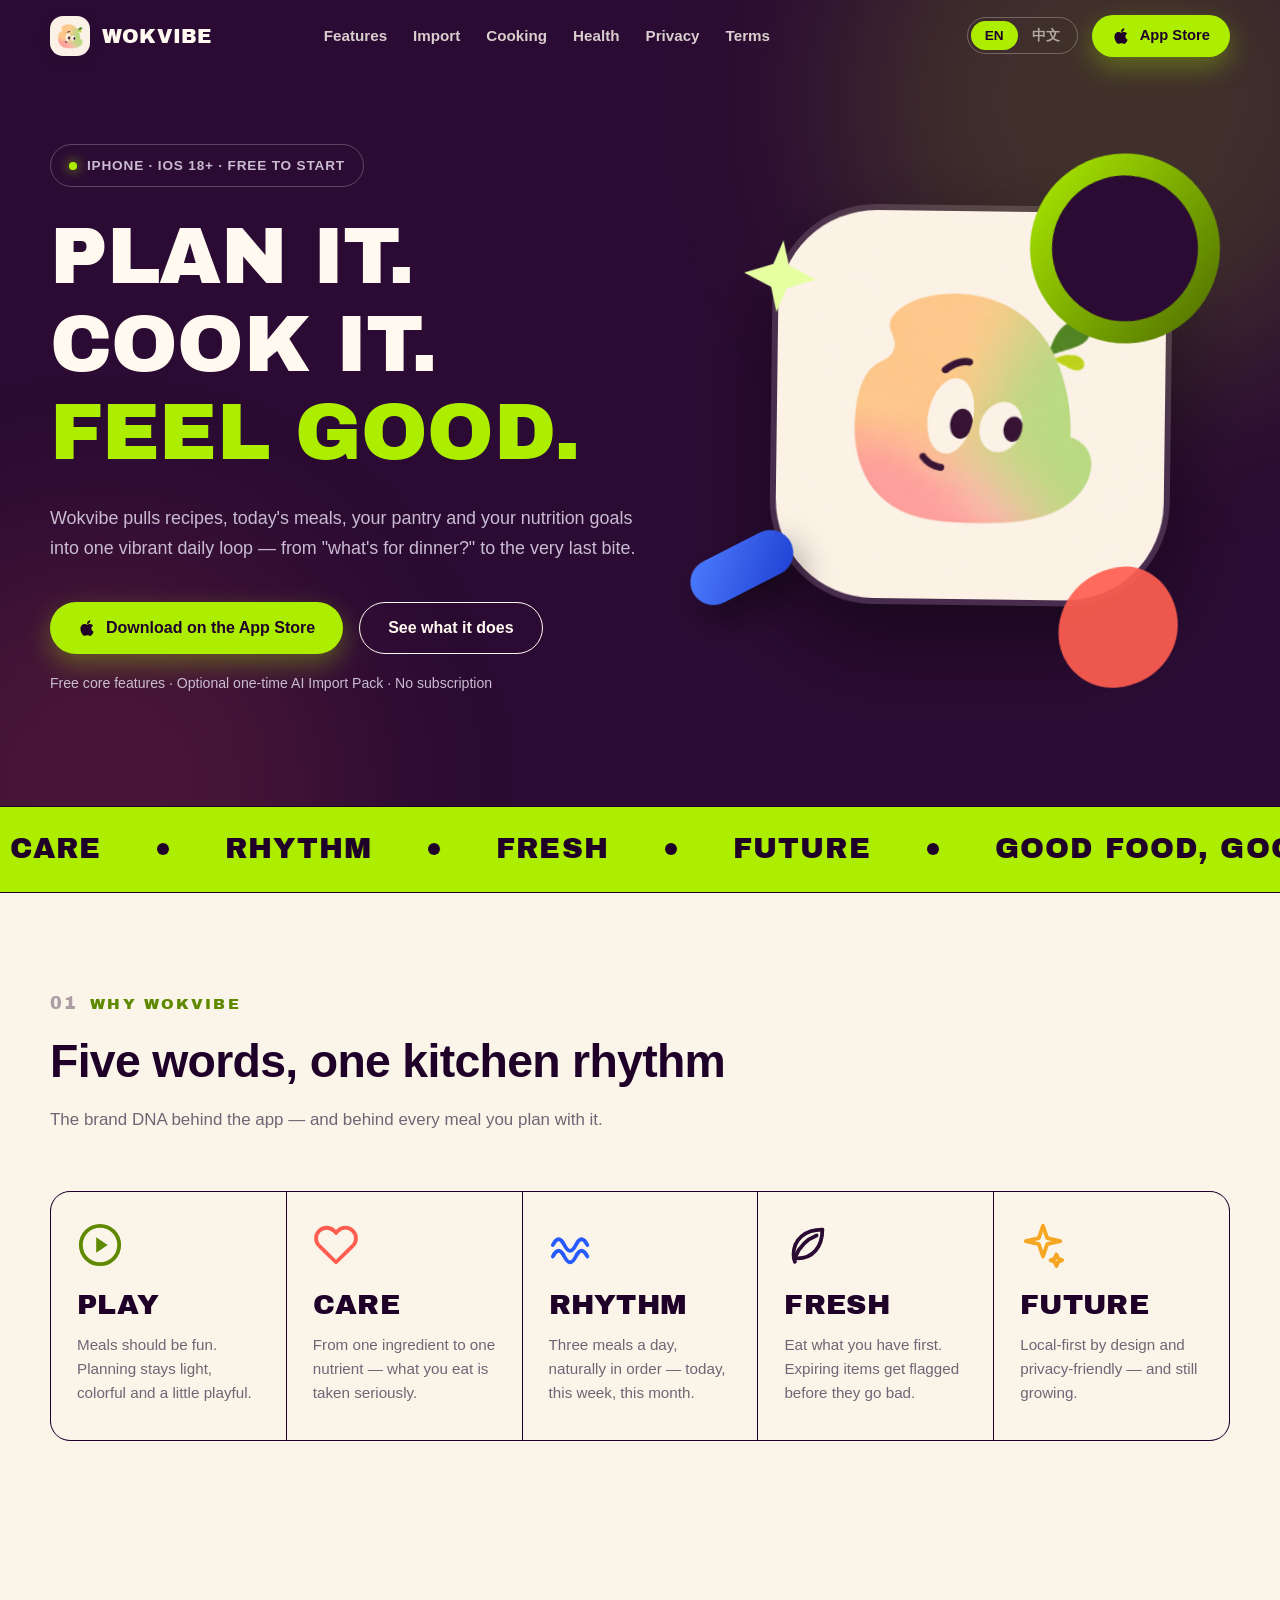
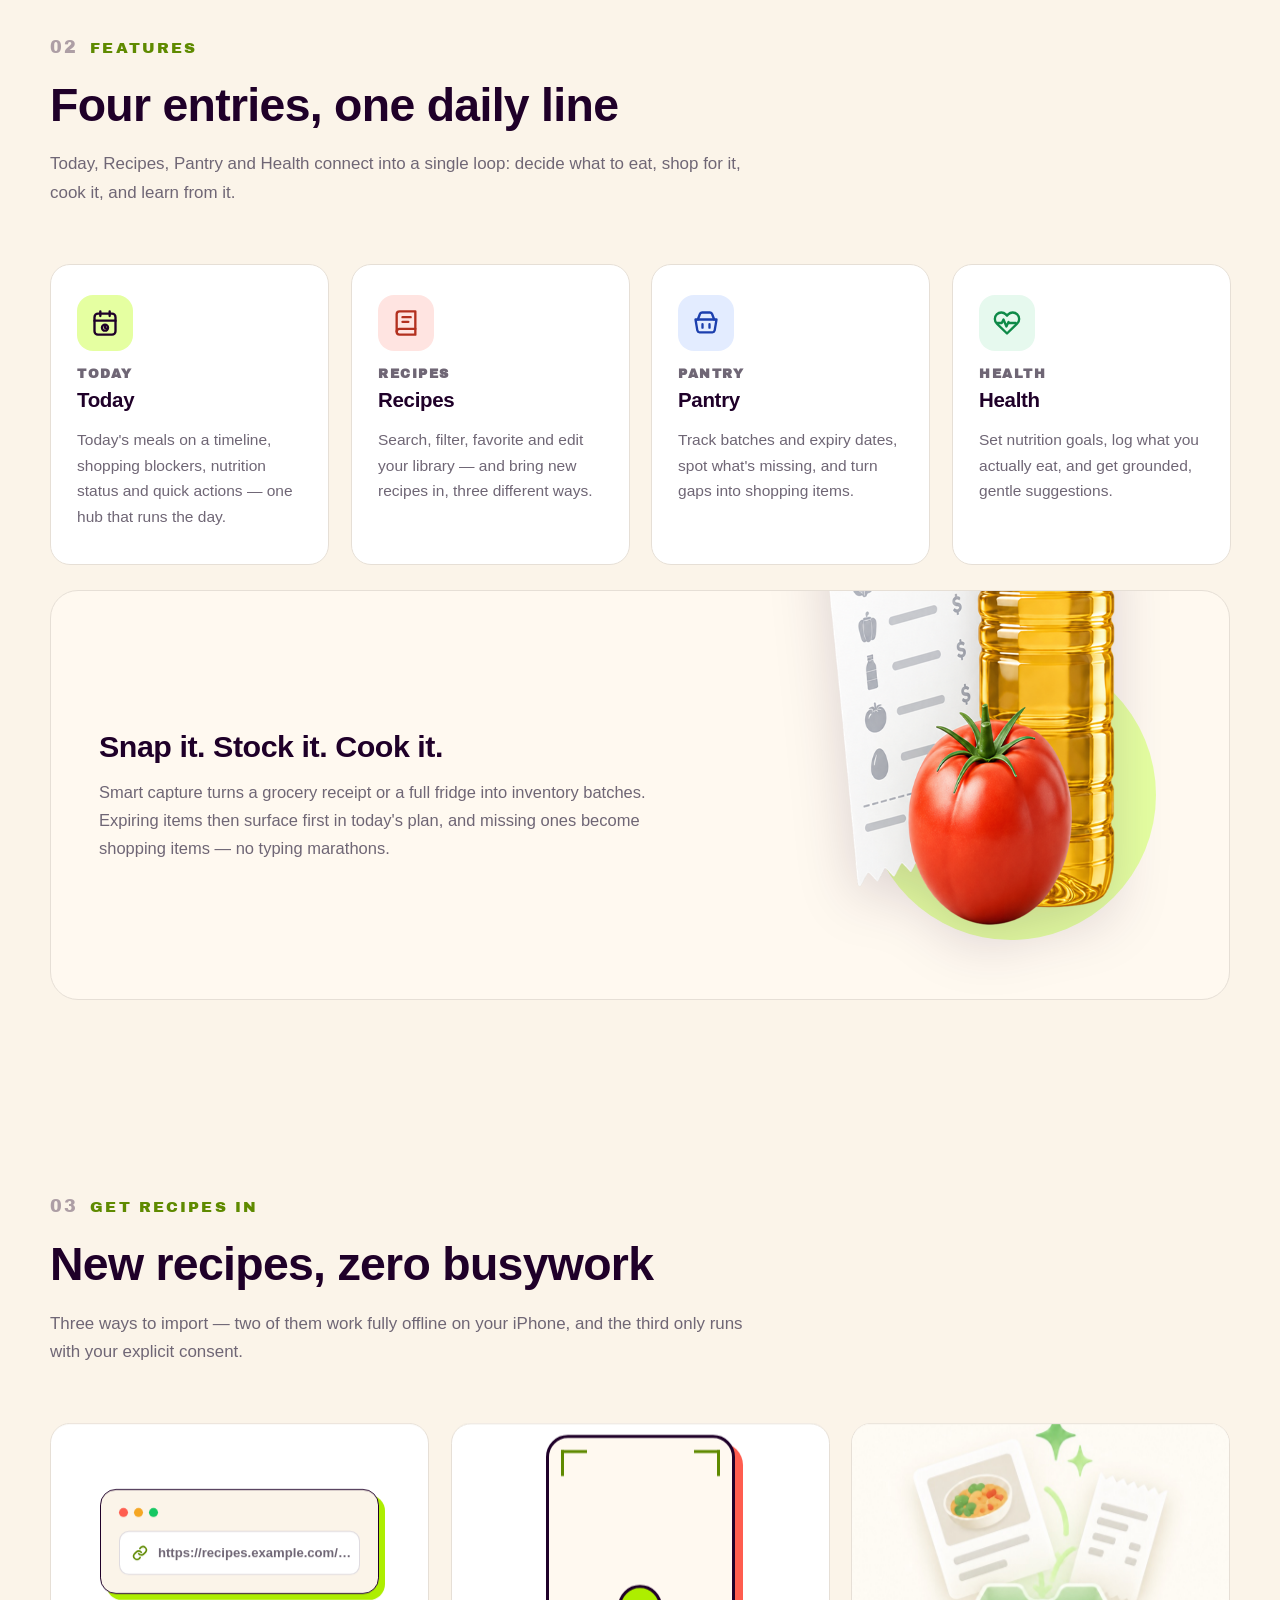
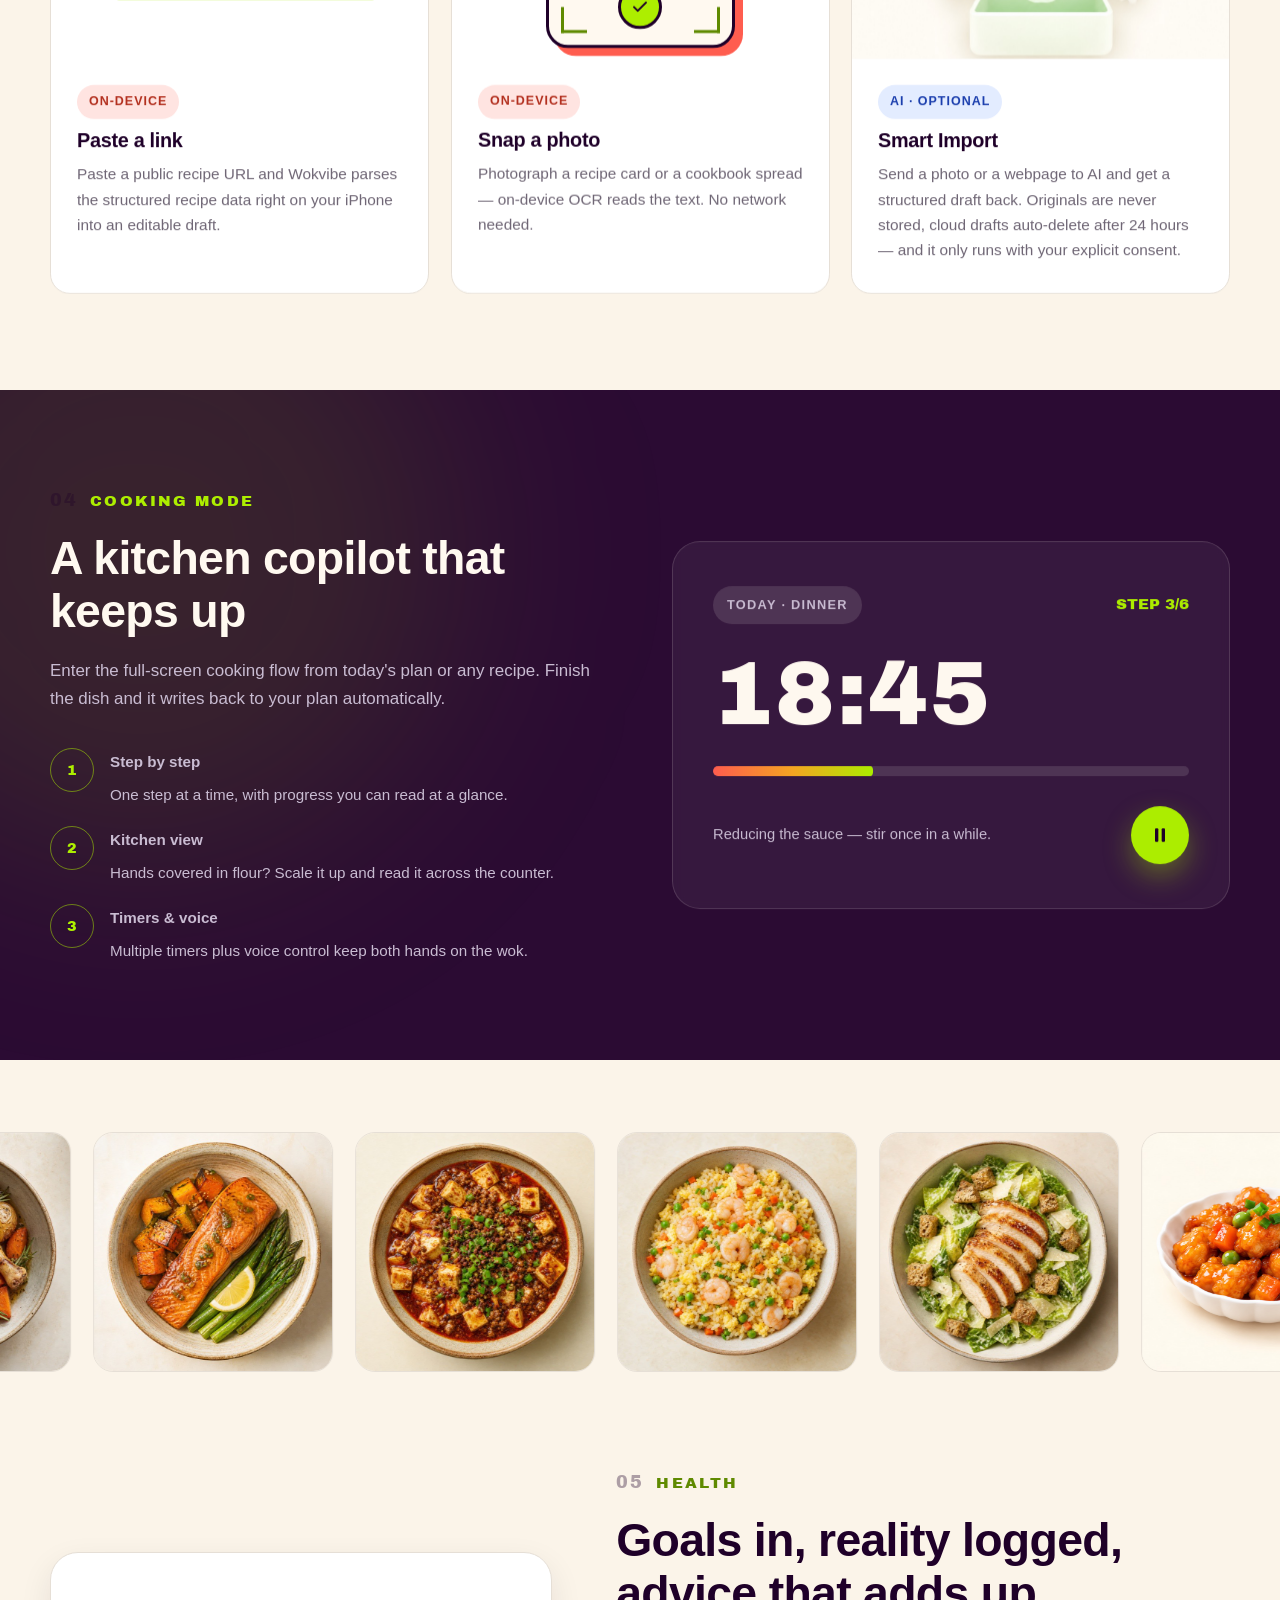
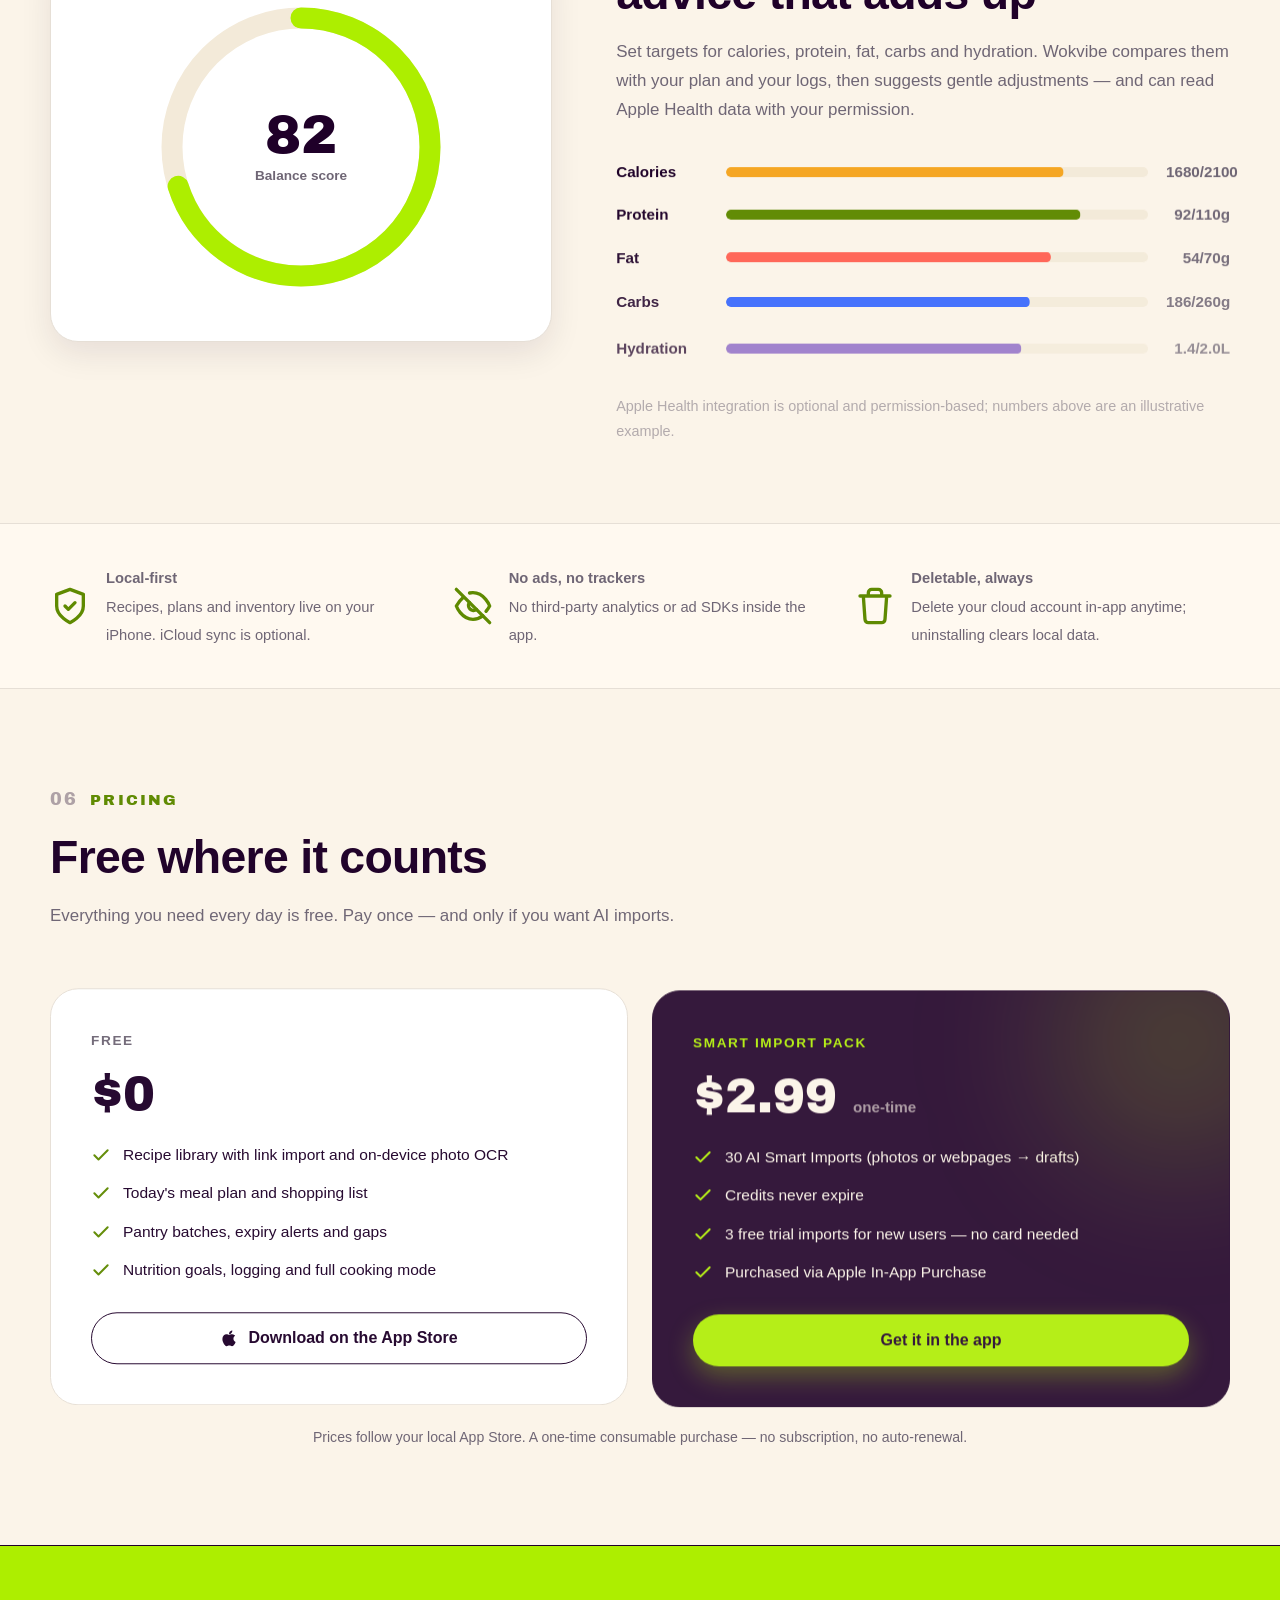
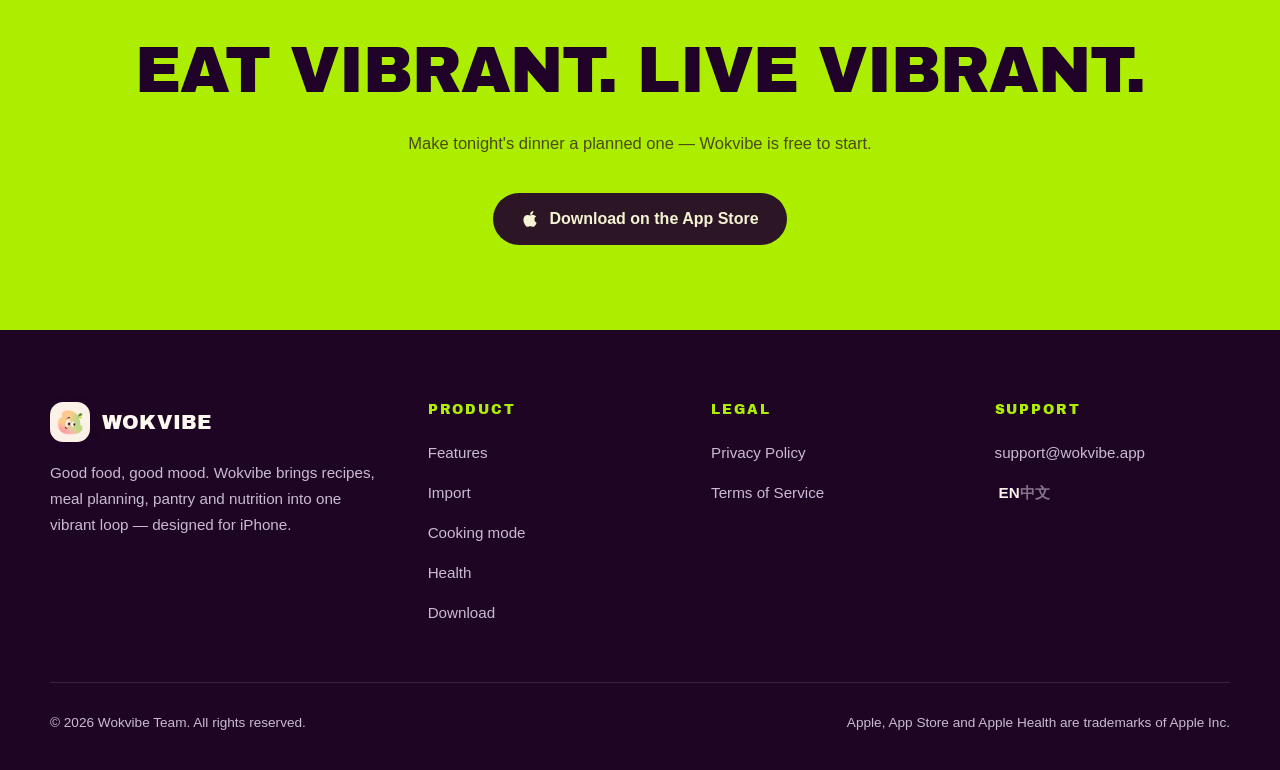
==== index.html @ 28c1bf2b "Initial commit: Wokvibe product site (index, privacy, terms)" ====
<!DOCTYPE html>
<html lang="en"
  data-title-en="Wokvibe — Plan it. Cook it. Feel good."
  data-title-zh="Wokvibe — 安排好，做出来，吃出好心情。"
  data-desc-en="Wokvibe is an iPhone app that brings recipes, meal planning, pantry and nutrition into one vibrant daily loop. Free to start, iOS 18+."
  data-desc-zh="Wokvibe 把食谱、餐食计划、库存采购与营养记录串成一条鲜活的日常闭环。iPhone 应用，免费开始，iOS 18+。">
<head>
  <meta charset="UTF-8">
  <meta name="viewport" content="width=device-width, initial-scale=1.0">
  <title>Wokvibe — Plan it. Cook it. Feel good.</title>
  <meta name="description" content="Wokvibe is an iPhone app that brings recipes, meal planning, pantry and nutrition into one vibrant daily loop. Free to start, iOS 18+.">
  <link rel="icon" type="image/png" href="assets/img/favicon.png">
  <meta property="og:title" content="Wokvibe — Plan it. Cook it. Feel good.">
  <meta property="og:description" content="Recipes, today's meals, pantry and nutrition — one vibrant daily loop on iPhone.">
  <meta property="og:type" content="website">
  <meta property="og:image" content="assets/img/mascot.jpg">
  <link rel="stylesheet" href="assets/css/main.css?v=4">
  <script>
    /* set active language before first paint to avoid a bilingual flash */
    (function () {
      var l = null;
      try { l = localStorage.getItem("wokvibe-lang"); } catch (e) {}
      if (l !== "en" && l !== "zh") {
        l = ((navigator.languages && navigator.languages[0]) || navigator.language || "")
          .toLowerCase().indexOf("zh") === 0 ? "zh" : "en";
      }
      document.documentElement.setAttribute("data-lang", l);
    })();
  </script>
</head>
<body>
  <a class="skip-link" href="#main"><span class="lang-en">Skip to content</span><span class="lang-zh">跳到正文</span></a>

  <header class="site-header on-dark">
    <div class="container header-inner">
      <a class="brand" href="index.html" aria-label="Wokvibe home">
        <span class="brand-badge"><img src="assets/img/favicon.png" alt="Wokvibe mascot" width="40" height="40"></span>
        <span>WOKVIBE</span>
      </a>
      <nav class="main-nav" aria-label="Primary">
        <a href="#features"><span class="lang-en">Features</span><span class="lang-zh">功能</span></a>
        <a href="#import"><span class="lang-en">Import</span><span class="lang-zh">导入</span></a>
        <a href="#cooking"><span class="lang-en">Cooking</span><span class="lang-zh">烹饪</span></a>
        <a href="#health"><span class="lang-en">Health</span><span class="lang-zh">健康</span></a>
        <a href="privacy.html"><span class="lang-en">Privacy</span><span class="lang-zh">隐私</span></a>
        <a href="terms.html"><span class="lang-en">Terms</span><span class="lang-zh">条款</span></a>
      </nav>
      <div class="header-actions">
        <div class="lang-toggle" role="group" aria-label="Language / 语言">
          <button type="button" data-set-lang="en" aria-pressed="false">EN</button>
          <button type="button" data-set-lang="zh" aria-pressed="false">中文</button>
        </div>
        <!-- TODO: replace href="#" with the real App Store URL before launch -->
        <a class="btn btn-lime btn-sm" href="#download">
          <svg class="btn-icon" viewBox="0 0 384 512" fill="currentColor" aria-hidden="true"><path d="M318.7 268.7c-.2-36.7 16.4-64.4 50-84.8-18.8-26.9-47.2-41.7-84.7-44.6-35.5-2.8-74.3 20.7-88.5 20.7-15 0-49.4-19.7-76.4-19.7C63.3 141.2 4 184.8 4 273.5q0 39.3 14.4 81.2c12.8 36.7 59 126.7 107.2 125.2 25.2-.6 43-17.9 75.8-17.9 31.8 0 48.3 17.9 76.4 17.9 48.6-.7 90.4-82.5 102.6-119.3-65.2-30.7-61.7-90-61.7-91.9zm-56.6-164.2c27.3-32.4 24.8-61.9 24-72.5-24.1 1.4-52 16.4-67.9 34.9-17.5 19.8-27.8 44.3-25.6 71.9 26.1 2 49.9-11.4 69.5-34.3z"/></svg>
          <span class="lang-en">App Store</span><span class="lang-zh">App Store</span>
        </a>
      </div>
    </div>
  </header>

  <main id="main">
    <!-- ================= HERO ================= -->
    <section class="hero">
      <div class="container hero-grid">
        <div>
          <p class="hero-eyebrow" data-hero-seq><span class="dot"></span>
            <span class="lang-en">iPhone · iOS 18+ · Free to start</span>
            <span class="lang-zh">iPhone · iOS 18+ · 免费开始</span>
          </p>
          <h1 class="hero-title">
            <span class="hero-line"><span class="lang-en">Plan it.</span><span class="lang-zh">安排好。</span></span>
            <span class="hero-line"><span class="lang-en">Cook it.</span><span class="lang-zh">做出来。</span></span>
            <span class="hero-line"><span class="lang-en"><span class="accent">Feel good.</span></span><span class="lang-zh"><span class="accent">吃出好心情。</span></span></span>
          </h1>
          <p class="hero-sub" data-hero-seq>
            <span class="lang-en">Wokvibe pulls recipes, today's meals, your pantry and your nutrition goals into one vibrant daily loop — from "what's for dinner?" to the very last bite.</span>
            <span class="lang-zh">Wokvibe 把食谱、今日餐食、库存采购和营养目标串成一条鲜活的日常闭环——从「今晚吃什么」，到安心吃下最后一口。</span>
          </p>
          <div class="hero-cta" data-hero-seq>
            <!-- TODO: replace href="#" with the real App Store URL before launch -->
            <a class="btn btn-lime" href="#download">
              <svg class="btn-icon" viewBox="0 0 384 512" fill="currentColor" aria-hidden="true"><path d="M318.7 268.7c-.2-36.7 16.4-64.4 50-84.8-18.8-26.9-47.2-41.7-84.7-44.6-35.5-2.8-74.3 20.7-88.5 20.7-15 0-49.4-19.7-76.4-19.7C63.3 141.2 4 184.8 4 273.5q0 39.3 14.4 81.2c12.8 36.7 59 126.7 107.2 125.2 25.2-.6 43-17.9 75.8-17.9 31.8 0 48.3 17.9 76.4 17.9 48.6-.7 90.4-82.5 102.6-119.3-65.2-30.7-61.7-90-61.7-91.9zm-56.6-164.2c27.3-32.4 24.8-61.9 24-72.5-24.1 1.4-52 16.4-67.9 34.9-17.5 19.8-27.8 44.3-25.6 71.9 26.1 2 49.9-11.4 69.5-34.3z"/></svg>
              <span class="lang-en">Download on the App Store</span><span class="lang-zh">App Store 下载</span>
            </a>
            <a class="btn btn-ghost" href="#features">
              <span class="lang-en">See what it does</span><span class="lang-zh">看看它能做什么</span>
            </a>
          </div>
          <p class="hero-note" data-hero-seq>
            <span class="lang-en">Free core features · Optional one-time AI Import Pack · No subscription</span>
            <span class="lang-zh">核心功能免费 · AI 导入包为可选一次性内购 · 无订阅</span>
          </p>
        </div>

        <div class="hero-stage" aria-hidden="true">
          <div class="mascot-card" data-parallax="-8">
            <img src="assets/img/mascot.jpg" alt="" width="800" height="800">
          </div>
          <svg class="shape shape-star" width="72" height="72" viewBox="0 0 24 24" fill="currentColor"><path d="M12 0l2.6 8.2L24 12l-9.4 3.8L12 24l-2.6-8.2L0 12l9.4-3.8z"/></svg>
          <div class="shape shape-ring"></div>
          <div class="shape shape-capsule"></div>
          <div class="shape shape-coral"></div>
        </div>
      </div>
    </section>

    <!-- ================= BRAND DNA MARQUEE ================= -->
    <div class="marquee" aria-hidden="true">
      <div class="marquee-track">
        <div class="marquee-item">
          <span>PLAY</span><i class="sep"></i><span>CARE</span><i class="sep"></i><span>RHYTHM</span><i class="sep"></i><span>FRESH</span><i class="sep"></i><span>FUTURE</span><i class="sep"></i><span>GOOD FOOD, GOOD MOOD</span><i class="sep"></i>
        </div>
        <div class="marquee-item">
          <span>PLAY</span><i class="sep"></i><span>CARE</span><i class="sep"></i><span>RHYTHM</span><i class="sep"></i><span>FRESH</span><i class="sep"></i><span>FUTURE</span><i class="sep"></i><span>GOOD FOOD, GOOD MOOD</span><i class="sep"></i>
        </div>
      </div>
    </div>

    <!-- ================= DNA ================= -->
    <section class="section" id="dna">
      <div class="container">
        <div class="section-head" data-reveal>
          <p class="eyebrow"><span class="num">01</span><span class="lang-en">Why Wokvibe</span><span class="lang-zh">为什么是 Wokvibe</span></p>
          <h2 class="section-title">
            <span class="lang-en">Five words, one kitchen rhythm</span>
            <span class="lang-zh">五个词，一套厨房节奏</span>
          </h2>
          <p class="section-lead">
            <span class="lang-en">The brand DNA behind the app — and behind every meal you plan with it.</span>
            <span class="lang-zh">这是 Wokvibe 的品牌基因，也是你用它安排的每一顿饭。</span>
          </p>
        </div>

        <div class="dna-grid" data-reveal>
          <div class="dna-tile">
            <svg class="glyph" viewBox="0 0 24 24" fill="none" stroke="currentColor" stroke-width="2" stroke-linecap="round" stroke-linejoin="round" aria-hidden="true"><circle cx="12" cy="12" r="10"/><polygon points="10 8 16 12 10 16 10 8" fill="currentColor" stroke="none"/></svg>
            <div>
              <div class="word"><span class="lang-en">PLAY</span><span class="lang-zh">玩心<small>PLAY</small></span></div>
              <p><span class="lang-en">Meals should be fun. Planning stays light, colorful and a little playful.</span><span class="lang-zh">每一餐都该有点好玩的仪式感——计划保持轻盈、有趣、有色彩。</span></p>
            </div>
          </div>
          <div class="dna-tile">
            <svg class="glyph" viewBox="0 0 24 24" fill="none" stroke="currentColor" stroke-width="2" stroke-linecap="round" stroke-linejoin="round" aria-hidden="true"><path d="M20.8 4.6a5.5 5.5 0 0 0-7.8 0L12 5.7l-1-1.1a5.5 5.5 0 0 0-7.8 7.8l1 1L12 21l7.8-7.6 1-1a5.5 5.5 0 0 0 0-7.8z"/></svg>
            <div>
              <div class="word"><span class="lang-en">CARE</span><span class="lang-zh">用心<small>CARE</small></span></div>
              <p><span class="lang-en">From one ingredient to one nutrient — what you eat is taken seriously.</span><span class="lang-zh">从一种食材到一项营养素，你吃进去的都被认真对待。</span></p>
            </div>
          </div>
          <div class="dna-tile">
            <svg class="glyph" viewBox="0 0 24 24" fill="none" stroke="currentColor" stroke-width="2" stroke-linecap="round" stroke-linejoin="round" aria-hidden="true"><path d="M2 12c2-4 4-4 6 0s4 4 6 0 4-4 6 0"/><path d="M2 18c2-4 4-4 6 0s4 4 6 0 4-4 6 0"/></svg>
            <div>
              <div class="word"><span class="lang-en">RHYTHM</span><span class="lang-zh">节奏<small>RHYTHM</small></span></div>
              <p><span class="lang-en">Three meals a day, naturally in order — today, this week, this month.</span><span class="lang-zh">一日三餐，自然成序——今天、这一周、这个月。</span></p>
            </div>
          </div>
          <div class="dna-tile">
            <svg class="glyph" viewBox="0 0 24 24" fill="none" stroke="currentColor" stroke-width="2" stroke-linecap="round" stroke-linejoin="round" aria-hidden="true"><path d="M20 4c-9 0-15 5-15 13 0 1.5.3 2.7.7 3.7"/><path d="M20 4c0 9-5 15-13 15"/><path d="M6 18c2-5 6-9 11-11"/></svg>
            <div>
              <div class="word"><span class="lang-en">FRESH</span><span class="lang-zh">新鲜<small>FRESH</small></span></div>
              <p><span class="lang-en">Eat what you have first. Expiring items get flagged before they go bad.</span><span class="lang-zh">先吃库存里的，临期的提前提醒，不让食材白白过期。</span></p>
            </div>
          </div>
          <div class="dna-tile">
            <svg class="glyph" viewBox="0 0 24 24" fill="none" stroke="currentColor" stroke-width="2" stroke-linecap="round" stroke-linejoin="round" aria-hidden="true"><path d="M12 2l2.2 6.4L21 10l-6.8 1.6L12 18l-2.2-6.4L3 10l6.8-1.6z"/><path d="M19 17l.9 2.1L22 20l-2.1.9L19 23l-.9-2.1L16 20l2.1-.9z"/></svg>
            <div>
              <div class="word"><span class="lang-en">FUTURE</span><span class="lang-zh">向前<small>FUTURE</small></span></div>
              <p><span class="lang-en">Local-first by design and privacy-friendly — and still growing.</span><span class="lang-zh">本地优先、隐私友好，还在持续生长。</span></p>
            </div>
          </div>
        </div>
      </div>
    </section>

    <!-- ================= FEATURES ================= -->
    <section class="section" id="features">
      <div class="container">
        <div class="section-head" data-reveal>
          <p class="eyebrow"><span class="num">02</span><span class="lang-en">Features</span><span class="lang-zh">功能</span></p>
          <h2 class="section-title">
            <span class="lang-en">Four entries, one daily line</span>
            <span class="lang-zh">四大入口，一条日常线</span>
          </h2>
          <p class="section-lead">
            <span class="lang-en">Today, Recipes, Pantry and Health connect into a single loop: decide what to eat, shop for it, cook it, and learn from it.</span>
            <span class="lang-zh">今日、食谱、库存、健康首尾相连：决定吃什么、买齐它、做出来、吃明白。</span>
          </p>
        </div>

        <div class="feature-grid">
          <article class="feature-card" data-reveal>
            <div class="icon-tile" style="background: var(--lime-soft); color: var(--ink);">
              <svg viewBox="0 0 24 24" fill="none" stroke="currentColor" stroke-width="2" stroke-linecap="round" stroke-linejoin="round" aria-hidden="true"><rect x="3" y="4" width="18" height="18" rx="3"/><path d="M16 2v4M8 2v4M3 10h18"/><circle cx="12" cy="16" r="2.6"/><path d="M12 14.6V16l1.3.8"/></svg>
            </div>
            <h3><span class="en-name">Today</span>
              <span class="lang-en">Today</span><span class="lang-zh">今日</span>
            </h3>
            <p>
              <span class="lang-en">Today's meals on a timeline, shopping blockers, nutrition status and quick actions — one hub that runs the day.</span>
              <span class="lang-zh">今日餐食时间线、采购阻塞提醒、营养状态与快捷动作——一天的开饭中枢。</span>
            </p>
          </article>

          <article class="feature-card" data-reveal>
            <div class="icon-tile" style="background: #ffe4e1; color: #b3301f;">
              <svg viewBox="0 0 24 24" fill="none" stroke="currentColor" stroke-width="2" stroke-linecap="round" stroke-linejoin="round" aria-hidden="true"><path d="M4 19.5A2.5 2.5 0 0 1 6.5 17H20"/><path d="M6.5 2H20v20H6.5A2.5 2.5 0 0 1 4 19.5v-15A2.5 2.5 0 0 1 6.5 2z"/><path d="M9 7h7M9 11h5"/></svg>
            </div>
            <h3><span class="en-name">Recipes</span>
              <span class="lang-en">Recipes</span><span class="lang-zh">食谱</span>
            </h3>
            <p>
              <span class="lang-en">Search, filter, favorite and edit your library — and bring new recipes in, three different ways.</span>
              <span class="lang-zh">搜索、筛选、收藏、编辑你的食谱库，还能用三种方式把新菜带进来。</span>
            </p>
          </article>

          <article class="feature-card" data-reveal>
            <div class="icon-tile" style="background: #e3ecff; color: #1c3fae;">
              <svg viewBox="0 0 24 24" fill="none" stroke="currentColor" stroke-width="2" stroke-linecap="round" stroke-linejoin="round" aria-hidden="true"><path d="M5 9l1.7-4.5A2 2 0 0 1 8.6 3h6.8a2 2 0 0 1 1.9 1.5L19 9"/><path d="M3 9h18l-1.6 9.5A2 2 0 0 1 17.4 20H6.6a2 2 0 0 1-2-1.5z"/><path d="M9 13v3M15 13v3"/></svg>
            </div>
            <h3><span class="en-name">Pantry</span>
              <span class="lang-en">Pantry</span><span class="lang-zh">库存</span>
            </h3>
            <p>
              <span class="lang-en">Track batches and expiry dates, spot what's missing, and turn gaps into shopping items.</span>
              <span class="lang-zh">管理批次与临期，发现缺口，一键变成采购清单。</span>
            </p>
          </article>

          <article class="feature-card" data-reveal>
            <div class="icon-tile" style="background: #e6f9ee; color: #0e8a48;">
              <svg viewBox="0 0 24 24" fill="none" stroke="currentColor" stroke-width="2" stroke-linecap="round" stroke-linejoin="round" aria-hidden="true"><path d="M20.8 4.6a5.5 5.5 0 0 0-7.8 0L12 5.7l-1-1.1a5.5 5.5 0 0 0-7.8 7.8l1 1L12 21l7.8-7.6 1-1a5.5 5.5 0 0 0 0-7.8z"/><path d="M3.5 12h4l1.5-3 2.5 6 1.8-3.9.7.9h5.5"/></svg>
            </div>
            <h3><span class="en-name">Health</span>
              <span class="lang-en">Health</span><span class="lang-zh">健康</span>
            </h3>
            <p>
              <span class="lang-en">Set nutrition goals, log what you actually eat, and get grounded, gentle suggestions.</span>
              <span class="lang-zh">设定营养目标，记录真实摄入，获得贴合实际的温和建议。</span>
            </p>
          </article>
        </div>

        <div class="banner" data-reveal>
          <div>
            <h3>
              <span class="lang-en">Snap it. Stock it. Cook it.</span>
              <span class="lang-zh">拍一下，进库存，照着做。</span>
            </h3>
            <p>
              <span class="lang-en">Smart capture turns a grocery receipt or a full fridge into inventory batches. Expiring items then surface first in today's plan, and missing ones become shopping items — no typing marathons.</span>
              <span class="lang-zh">智能识别把一张采购小票或一冰箱食材变成库存批次；临期食材会在今日计划中优先浮现，缺的则自动变成采购项——不用再手打清单。</span>
            </p>
          </div>
          <div class="banner-art" aria-hidden="true">
            <i class="art-halo"></i>
            <img class="art-capture" src="assets/img/smart-capture.png" alt="" width="600" height="600" loading="lazy">
          </div>
        </div>
      </div>
    </section>

    <!-- ================= IMPORT ================= -->
    <section class="section" id="import">
      <div class="container">
        <div class="section-head" data-reveal>
          <p class="eyebrow"><span class="num">03</span><span class="lang-en">Get recipes in</span><span class="lang-zh">食谱进来</span></p>
          <h2 class="section-title">
            <span class="lang-en">New recipes, zero busywork</span>
            <span class="lang-zh">新菜进来，不费工夫</span>
          </h2>
          <p class="section-lead">
            <span class="lang-en">Three ways to import — two of them work fully offline on your iPhone, and the third only runs with your explicit consent.</span>
            <span class="lang-zh">三种导入方式——两种完全在 iPhone 本机离线完成，第三种只在你的明确同意后运行。</span>
          </p>
        </div>

        <div class="import-grid">
          <article class="import-card" data-reveal>
            <div class="import-media">
              <div class="mock mock-link" aria-hidden="true">
                <div class="bar"><i></i><i></i><i></i></div>
                <div class="field">
                  <svg viewBox="0 0 24 24" fill="none" stroke="currentColor" stroke-width="2.4" stroke-linecap="round" aria-hidden="true"><path d="M10 13a5 5 0 0 0 7.5.5l3-3a5 5 0 0 0-7-7l-1.7 1.7"/><path d="M14 11a5 5 0 0 0-7.5-.5l-3 3a5 5 0 0 0 7 7l1.7-1.7"/></svg>
                  https://recipes.example.com/…
                </div>
              </div>
            </div>
            <div class="import-body">
              <span class="tag offline">
                <span class="lang-en">On-device</span><span class="lang-zh">本机离线</span>
              </span>
              <h3>
                <span class="lang-en">Paste a link</span><span class="lang-zh">链接导入</span>
              </h3>
              <p>
                <span class="lang-en">Paste a public recipe URL and Wokvibe parses the structured recipe data right on your iPhone into an editable draft.</span>
                <span class="lang-zh">粘贴公开食谱网页链接，Wokvibe 在 iPhone 本机解析结构化数据，生成可编辑的食谱草稿。</span>
              </p>
            </div>
          </article>

          <article class="import-card" data-reveal>
            <div class="import-media">
              <div class="mock mock-camera" aria-hidden="true">
                <i class="corner tl"></i><i class="corner tr"></i><i class="corner bl"></i><i class="corner br"></i>
                <span class="shutter">
                  <svg width="18" height="18" viewBox="0 0 24 24" fill="none" stroke="currentColor" stroke-width="2.6" stroke-linecap="round" stroke-linejoin="round"><path d="M20 6L9 17l-5-5"/></svg>
                </span>
              </div>
            </div>
            <div class="import-body">
              <span class="tag offline">
                <span class="lang-en">On-device</span><span class="lang-zh">本机离线</span>
              </span>
              <h3>
                <span class="lang-en">Snap a photo</span><span class="lang-zh">拍照识别</span>
              </h3>
              <p>
                <span class="lang-en">Photograph a recipe card or a cookbook spread — on-device OCR reads the text. No network needed.</span>
                <span class="lang-zh">拍下食谱卡片或菜谱书内页，设备端 OCR 识别文字，全程无需网络。</span>
              </p>
            </div>
          </article>

          <article class="import-card" data-reveal>
            <div class="import-media">
              <img src="assets/img/smart-import-sign-in.jpg" alt="" width="800" height="800" loading="lazy">
            </div>
            <div class="import-body">
              <span class="tag cloud">
                <span class="lang-en">AI · Optional</span><span class="lang-zh">AI · 可选</span>
              </span>
              <h3>
                <span class="lang-en">Smart Import</span><span class="lang-zh">AI 智能导入</span>
              </h3>
              <p>
                <span class="lang-en">Send a photo or a webpage to AI and get a structured draft back. Originals are never stored, cloud drafts auto-delete after 24 hours — and it only runs with your explicit consent.</span>
                <span class="lang-zh">把照片或网页交给 AI，得到结构化草稿。原图不留存，云端草稿 24 小时后自动删除——且只在你的明确同意后运行。</span>
              </p>
            </div>
          </article>
        </div>
      </div>
    </section>

    <!-- ================= COOKING ================= -->
    <section class="section cooking" id="cooking">
      <div class="container cooking-grid">
        <div>
          <p class="eyebrow" data-reveal><span class="num">04</span><span class="lang-en">Cooking mode</span><span class="lang-zh">烹饪模式</span></p>
          <h2 class="section-title" data-reveal>
            <span class="lang-en">A kitchen copilot that keeps up</span>
            <span class="lang-zh">跟得上你手速的厨房副驾</span>
          </h2>
          <p class="section-lead" data-reveal>
            <span class="lang-en">Enter the full-screen cooking flow from today's plan or any recipe. Finish the dish and it writes back to your plan automatically.</span>
            <span class="lang-zh">从今日计划或任意食谱进入全屏烹饪流程；做完一道菜，计划自动回写。</span>
          </p>
          <ul class="cooking-list">
            <li data-reveal>
              <span class="li-num">1</span>
              <div><strong><span class="lang-en">Step by step</span><span class="lang-zh">分步引导</span></strong>
                <span><span class="lang-en">One step at a time, with progress you can read at a glance.</span><span class="lang-zh">一步一步来，进度一眼可见。</span></span>
              </div>
            </li>
            <li data-reveal>
              <span class="li-num">2</span>
              <div><strong><span class="lang-en">Kitchen view</span><span class="lang-zh">厨房大屏</span></strong>
                <span><span class="lang-en">Hands covered in flour? Scale it up and read it across the counter.</span><span class="lang-zh">手上有面粉？放大屏幕，隔着料理台也看得清。</span></span>
              </div>
            </li>
            <li data-reveal>
              <span class="li-num">3</span>
              <div><strong><span class="lang-en">Timers & voice</span><span class="lang-zh">计时器与语音</span></strong>
                <span><span class="lang-en">Multiple timers plus voice control keep both hands on the wok.</span><span class="lang-zh">多路计时加语音控制，双手离不开锅也照样从容。</span></span>
              </div>
            </li>
          </ul>
        </div>

        <div class="timer-card" data-reveal aria-hidden="true">
          <div class="timer-top">
            <span class="chip"><span class="lang-en">Today · Dinner</span><span class="lang-zh">今日 · 晚餐</span></span>
            <span class="step"><span class="lang-en">STEP 3/6</span><span class="lang-zh">第 3/6 步</span></span>
          </div>
          <div class="timer-digits">18:45</div>
          <div class="timer-bar"><i data-bar="0.58"></i></div>
          <div class="timer-foot">
            <p class="hint"><span class="lang-en">Reducing the sauce — stir once in a while.</span><span class="lang-zh">收汁中——偶尔翻拌一下。</span></p>
            <button class="pause-btn" type="button" tabindex="-1" aria-hidden="true">
              <svg viewBox="0 0 24 24" fill="currentColor"><rect x="6" y="4" width="4" height="16" rx="1.2"/><rect x="14" y="4" width="4" height="16" rx="1.2"/></svg>
            </button>
          </div>
        </div>
      </div>
    </section>

    <!-- ================= FOOD GALLERY ================= -->
    <section class="gallery" aria-hidden="true">
      <div class="gallery-track">
        <figure><img src="assets/img/meal-rosemary-roast-chicken.jpg" alt="" loading="lazy" width="640" height="640"></figure>
        <figure><img src="assets/img/meal-miso-salmon-vegetables.jpg" alt="" loading="lazy" width="640" height="640"></figure>
        <figure><img src="assets/img/meal-mapo-tofu.jpg" alt="" loading="lazy" width="640" height="640"></figure>
        <figure><img src="assets/img/meal-yangzhou-fried-rice.jpg" alt="" loading="lazy" width="640" height="640"></figure>
        <figure><img src="assets/img/meal-chicken-caesar-salad.jpg" alt="" loading="lazy" width="640" height="640"></figure>
        <figure><img src="assets/img/ai-import-name.jpg" alt="" loading="lazy" width="800" height="800"></figure>
        <figure><img src="assets/img/meal-beef-spaghetti.jpg" alt="" loading="lazy" width="640" height="640"></figure>
        <figure><img src="assets/img/meal-mushroom-chicken-congee.jpg" alt="" loading="lazy" width="640" height="640"></figure>
        <figure><img src="assets/img/meal-steamed-sea-bass.jpg" alt="" loading="lazy" width="640" height="640"></figure>
        <figure><img src="assets/img/meal-rosemary-roast-chicken.jpg" alt="" loading="lazy" width="640" height="640"></figure>
        <figure><img src="assets/img/meal-miso-salmon-vegetables.jpg" alt="" loading="lazy" width="640" height="640"></figure>
        <figure><img src="assets/img/meal-mapo-tofu.jpg" alt="" loading="lazy" width="640" height="640"></figure>
        <figure><img src="assets/img/meal-yangzhou-fried-rice.jpg" alt="" loading="lazy" width="640" height="640"></figure>
        <figure><img src="assets/img/meal-chicken-caesar-salad.jpg" alt="" loading="lazy" width="640" height="640"></figure>
        <figure><img src="assets/img/ai-import-name.jpg" alt="" loading="lazy" width="800" height="800"></figure>
        <figure><img src="assets/img/meal-beef-spaghetti.jpg" alt="" loading="lazy" width="640" height="640"></figure>
        <figure><img src="assets/img/meal-mushroom-chicken-congee.jpg" alt="" loading="lazy" width="640" height="640"></figure>
        <figure><img src="assets/img/meal-steamed-sea-bass.jpg" alt="" loading="lazy" width="640" height="640"></figure>
      </div>
    </section>

    <!-- ================= HEALTH ================= -->
    <section class="section" id="health">
      <div class="container health-grid">
        <div class="ring-card" data-reveal>
          <div class="ring-wrap">
            <svg viewBox="0 0 200 200" aria-hidden="true">
              <circle cx="100" cy="100" r="86" fill="none" stroke="var(--cream-deep)" stroke-width="14"/>
              <circle class="ring-arc" cx="100" cy="100" r="86" fill="none" stroke="var(--lime)" stroke-width="14" stroke-linecap="round" transform="rotate(-90 100 100)"/>
            </svg>
            <div class="ring-center">
              <span class="score">82</span>
              <span class="score-label"><span class="lang-en">Balance score</span><span class="lang-zh">平衡分</span></span>
            </div>
          </div>
        </div>

        <div>
          <p class="eyebrow" data-reveal><span class="num">05</span><span class="lang-en">Health</span><span class="lang-zh">健康</span></p>
          <h2 class="section-title" data-reveal>
            <span class="lang-en">Goals in, reality logged, advice that adds up</span>
            <span class="lang-zh">目标定好，实际记上，建议才有依据</span>
          </h2>
          <p class="section-lead" data-reveal>
            <span class="lang-en">Set targets for calories, protein, fat, carbs and hydration. Wokvibe compares them with your plan and your logs, then suggests gentle adjustments — and can read Apple Health data with your permission.</span>
            <span class="lang-zh">为热量、蛋白质、脂肪、碳水与水分设定目标；Wokvibe 将其与计划和记录对照，给出温和的调整建议——并可在你授权后读取 Apple 健康 数据。</span>
          </p>

          <ul class="metric-list">
            <li data-reveal>
              <span class="m-name"><span class="lang-en">Calories</span><span class="lang-zh">热量</span></span>
              <span class="m-bar"><i data-bar="0.8" style="background: var(--amber);"></i></span>
              <span class="m-val">1680/2100</span>
            </li>
            <li data-reveal>
              <span class="m-name"><span class="lang-en">Protein</span><span class="lang-zh">蛋白质</span></span>
              <span class="m-bar"><i data-bar="0.84" style="background: var(--lime-deep);"></i></span>
              <span class="m-val">92/110g</span>
            </li>
            <li data-reveal>
              <span class="m-name"><span class="lang-en">Fat</span><span class="lang-zh">脂肪</span></span>
              <span class="m-bar"><i data-bar="0.77" style="background: var(--coral);"></i></span>
              <span class="m-val">54/70g</span>
            </li>
            <li data-reveal>
              <span class="m-name"><span class="lang-en">Carbs</span><span class="lang-zh">碳水</span></span>
              <span class="m-bar"><i data-bar="0.72" style="background: var(--blue);"></i></span>
              <span class="m-val">186/260g</span>
            </li>
            <li data-reveal>
              <span class="m-name"><span class="lang-en">Hydration</span><span class="lang-zh">水分</span></span>
              <span class="m-bar"><i data-bar="0.7" style="background: var(--purple);"></i></span>
              <span class="m-val">1.4/2.0L</span>
            </li>
          </ul>
          <p class="health-note" data-reveal>
            <span class="lang-en">Apple Health integration is optional and permission-based; numbers above are an illustrative example.</span>
            <span class="lang-zh">Apple 健康 集成为可选且基于授权；以上数字为示意示例。</span>
          </p>
        </div>
      </div>
    </section>

    <!-- ================= TRUST ================= -->
    <div class="trust-strip">
      <div class="container trust-inner">
        <div class="trust-item" data-reveal>
          <svg viewBox="0 0 24 24" fill="none" stroke="currentColor" stroke-width="2" stroke-linecap="round" stroke-linejoin="round" aria-hidden="true"><path d="M12 22s8-3.6 8-10V5l-8-3-8 3v7c0 6.4 8 10 8 10z"/><path d="M9 12l2 2 4-4"/></svg>
          <div><strong><span class="lang-en">Local-first</span><span class="lang-zh">本地优先</span></strong>
            <span><span class="lang-en">Recipes, plans and inventory live on your iPhone. iCloud sync is optional.</span><span class="lang-zh">食谱、计划与库存都在你的 iPhone 上，iCloud 同步是可选项。</span></span>
          </div>
        </div>
        <div class="trust-item" data-reveal>
          <svg viewBox="0 0 24 24" fill="none" stroke="currentColor" stroke-width="2" stroke-linecap="round" stroke-linejoin="round" aria-hidden="true"><path d="M17.9 17.9A10.4 10.4 0 0 1 12 20C5 20 2 12 2 12a17.6 17.6 0 0 1 4.1-5.1M9.9 4.2A9.8 9.8 0 0 1 12 4c7 0 10 8 10 8a17.8 17.8 0 0 1-2.2 3.2"/><path d="M9.9 9.9a3 3 0 0 0 4.2 4.2"/><path d="M2 2l20 20"/></svg>
          <div><strong><span class="lang-en">No ads, no trackers</span><span class="lang-zh">无广告、无追踪</span></strong>
            <span><span class="lang-en">No third-party analytics or ad SDKs inside the app.</span><span class="lang-zh">应用内没有第三方统计或广告 SDK。</span></span>
          </div>
        </div>
        <div class="trust-item" data-reveal>
          <svg viewBox="0 0 24 24" fill="none" stroke="currentColor" stroke-width="2" stroke-linecap="round" stroke-linejoin="round" aria-hidden="true"><path d="M3 6h18M8 6V4a2 2 0 0 1 2-2h4a2 2 0 0 1 2 2v2M19 6l-1 14a2 2 0 0 1-2 2H8a2 2 0 0 1-2-2L5 6"/></svg>
          <div><strong><span class="lang-en">Deletable, always</span><span class="lang-zh">随时可删除</span></strong>
            <span><span class="lang-en">Delete your cloud account in-app anytime; uninstalling clears local data.</span><span class="lang-zh">随时在应用内删除云端账户；卸载即清除本地数据。</span></span>
          </div>
        </div>
      </div>
    </div>

    <!-- ================= PRICING ================= -->
    <section class="section" id="download">
      <div class="container">
        <div class="section-head" data-reveal>
          <p class="eyebrow"><span class="num">06</span><span class="lang-en">Pricing</span><span class="lang-zh">价格</span></p>
          <h2 class="section-title">
            <span class="lang-en">Free where it counts</span>
            <span class="lang-zh">该免费的都免费</span>
          </h2>
          <p class="section-lead">
            <span class="lang-en">Everything you need every day is free. Pay once — and only if you want AI imports.</span>
            <span class="lang-zh">日常所需的核心能力全部免费；只有想用 AI 导入时，才需要一次性付费。</span>
          </p>
        </div>

        <div class="pricing-grid">
          <article class="price-card" data-reveal>
            <p class="plan"><span class="lang-en">Free</span><span class="lang-zh">免费</span></p>
            <p class="price">$0</p>
            <ul>
              <li><svg viewBox="0 0 24 24" fill="none" stroke="currentColor" stroke-width="2.4" stroke-linecap="round" stroke-linejoin="round"><path d="M20 6L9 17l-5-5"/></svg><span><span class="lang-en">Recipe library with link import and on-device photo OCR</span><span class="lang-zh">食谱库，含链接导入与本机拍照识别</span></span></li>
              <li><svg viewBox="0 0 24 24" fill="none" stroke="currentColor" stroke-width="2.4" stroke-linecap="round" stroke-linejoin="round"><path d="M20 6L9 17l-5-5"/></svg><span><span class="lang-en">Today's meal plan and shopping list</span><span class="lang-zh">今日餐食计划与采购清单</span></span></li>
              <li><svg viewBox="0 0 24 24" fill="none" stroke="currentColor" stroke-width="2.4" stroke-linecap="round" stroke-linejoin="round"><path d="M20 6L9 17l-5-5"/></svg><span><span class="lang-en">Pantry batches, expiry alerts and gaps</span><span class="lang-zh">库存批次、临期提醒与缺口</span></span></li>
              <li><svg viewBox="0 0 24 24" fill="none" stroke="currentColor" stroke-width="2.4" stroke-linecap="round" stroke-linejoin="round"><path d="M20 6L9 17l-5-5"/></svg><span><span class="lang-en">Nutrition goals, logging and full cooking mode</span><span class="lang-zh">营养目标、摄入记录与完整烹饪模式</span></span></li>
            </ul>
            <!-- TODO: replace href="#" with the real App Store URL before launch -->
            <a class="btn btn-ghost" href="#" style="justify-content:center;">
              <svg class="btn-icon" viewBox="0 0 384 512" fill="currentColor" aria-hidden="true"><path d="M318.7 268.7c-.2-36.7 16.4-64.4 50-84.8-18.8-26.9-47.2-41.7-84.7-44.6-35.5-2.8-74.3 20.7-88.5 20.7-15 0-49.4-19.7-76.4-19.7C63.3 141.2 4 184.8 4 273.5q0 39.3 14.4 81.2c12.8 36.7 59 126.7 107.2 125.2 25.2-.6 43-17.9 75.8-17.9 31.8 0 48.3 17.9 76.4 17.9 48.6-.7 90.4-82.5 102.6-119.3-65.2-30.7-61.7-90-61.7-91.9zm-56.6-164.2c27.3-32.4 24.8-61.9 24-72.5-24.1 1.4-52 16.4-67.9 34.9-17.5 19.8-27.8 44.3-25.6 71.9 26.1 2 49.9-11.4 69.5-34.3z"/></svg>
              <span class="lang-en">Download on the App Store</span><span class="lang-zh">App Store 下载</span>
            </a>
          </article>

          <article class="price-card featured" data-reveal>
            <p class="plan"><span class="lang-en">Smart Import Pack</span><span class="lang-zh">AI 导入包</span></p>
            <p class="price">$2.99 <small><span class="lang-en">one-time</span><span class="lang-zh">一次性</span></small></p>
            <ul>
              <li><svg viewBox="0 0 24 24" fill="none" stroke="currentColor" stroke-width="2.4" stroke-linecap="round" stroke-linejoin="round"><path d="M20 6L9 17l-5-5"/></svg><span><span class="lang-en">30 AI Smart Imports (photos or webpages → drafts)</span><span class="lang-zh">30 次 AI 智能导入（照片或网页 → 草稿）</span></span></li>
              <li><svg viewBox="0 0 24 24" fill="none" stroke="currentColor" stroke-width="2.4" stroke-linecap="round" stroke-linejoin="round"><path d="M20 6L9 17l-5-5"/></svg><span><span class="lang-en">Credits never expire</span><span class="lang-zh">积分永久有效，不会过期</span></span></li>
              <li><svg viewBox="0 0 24 24" fill="none" stroke="currentColor" stroke-width="2.4" stroke-linecap="round" stroke-linejoin="round"><path d="M20 6L9 17l-5-5"/></svg><span><span class="lang-en">3 free trial imports for new users — no card needed</span><span class="lang-zh">新用户含 3 次免费试用，无需绑卡</span></span></li>
              <li><svg viewBox="0 0 24 24" fill="none" stroke="currentColor" stroke-width="2.4" stroke-linecap="round" stroke-linejoin="round"><path d="M20 6L9 17l-5-5"/></svg><span><span class="lang-en">Purchased via Apple In-App Purchase</span><span class="lang-zh">通过 Apple 内购完成购买</span></span></li>
            </ul>
            <!-- TODO: replace href="#" with the real App Store URL before launch -->
            <a class="btn btn-lime" href="#" style="justify-content:center;">
              <span class="lang-en">Get it in the app</span><span class="lang-zh">在应用内获取</span>
            </a>
          </article>
        </div>
        <p class="price-note" data-reveal>
          <span class="lang-en">Prices follow your local App Store. A one-time consumable purchase — no subscription, no auto-renewal.</span>
          <span class="lang-zh">价格以你所在地区的 App Store 为准；为一次性消耗型内购，无订阅、无自动续费。</span>
        </p>
      </div>
    </section>

    <!-- ================= FINAL CTA ================= -->
    <section class="final-cta">
      <div class="container">
        <h2 data-reveal><span class="lang-en">Eat vibrant. Live vibrant.</span><span class="lang-zh">吃得鲜活，活得带劲。</span></h2>
        <p data-reveal>
          <span class="lang-en">Make tonight's dinner a planned one — Wokvibe is free to start.</span>
          <span class="lang-zh">让今晚这顿饭有计划起来——Wokvibe 免费开始。</span>
        </p>
        <!-- TODO: replace href="#" with the real App Store URL before launch -->
        <a class="btn btn-ink" href="#" data-reveal>
          <svg class="btn-icon" viewBox="0 0 384 512" fill="currentColor" aria-hidden="true"><path d="M318.7 268.7c-.2-36.7 16.4-64.4 50-84.8-18.8-26.9-47.2-41.7-84.7-44.6-35.5-2.8-74.3 20.7-88.5 20.7-15 0-49.4-19.7-76.4-19.7C63.3 141.2 4 184.8 4 273.5q0 39.3 14.4 81.2c12.8 36.7 59 126.7 107.2 125.2 25.2-.6 43-17.9 75.8-17.9 31.8 0 48.3 17.9 76.4 17.9 48.6-.7 90.4-82.5 102.6-119.3-65.2-30.7-61.7-90-61.7-91.9zm-56.6-164.2c27.3-32.4 24.8-61.9 24-72.5-24.1 1.4-52 16.4-67.9 34.9-17.5 19.8-27.8 44.3-25.6 71.9 26.1 2 49.9-11.4 69.5-34.3z"/></svg>
          <span class="lang-en">Download on the App Store</span><span class="lang-zh">App Store 下载</span>
        </a>
      </div>
    </section>
  </main>

  <!-- ================= FOOTER ================= -->
  <footer class="site-footer">
    <div class="container">
      <div class="footer-grid">
        <div class="footer-brand">
          <a class="brand" href="index.html" aria-label="Wokvibe home">
            <span class="brand-badge"><img src="assets/img/favicon.png" alt="" width="40" height="40"></span>
            <span>WOKVIBE</span>
          </a>
          <p><span class="lang-en">Good food, good mood. Wokvibe brings recipes, meal planning, pantry and nutrition into one vibrant loop — designed for iPhone.</span><span class="lang-zh">好饭菜，好心情。Wokvibe 把食谱、餐食计划、库存与营养串成一条鲜活闭环——为 iPhone 而设计。</span></p>
        </div>
        <div class="footer-col">
          <h4><span class="lang-en">Product</span><span class="lang-zh">产品</span></h4>
          <ul>
            <li><a href="#features"><span class="lang-en">Features</span><span class="lang-zh">功能</span></a></li>
            <li><a href="#import"><span class="lang-en">Import</span><span class="lang-zh">导入</span></a></li>
            <li><a href="#cooking"><span class="lang-en">Cooking mode</span><span class="lang-zh">烹饪模式</span></a></li>
            <li><a href="#health"><span class="lang-en">Health</span><span class="lang-zh">健康</span></a></li>
            <li><a href="#download"><span class="lang-en">Download</span><span class="lang-zh">下载</span></a></li>
          </ul>
        </div>
        <div class="footer-col">
          <h4><span class="lang-en">Legal</span><span class="lang-zh">法律</span></h4>
          <ul>
            <li><a href="privacy.html"><span class="lang-en">Privacy Policy</span><span class="lang-zh">隐私政策</span></a></li>
            <li><a href="terms.html"><span class="lang-en">Terms of Service</span><span class="lang-zh">服务政策（条款）</span></a></li>
          </ul>
        </div>
        <div class="footer-col">
          <h4><span class="lang-en">Support</span><span class="lang-zh">支持</span></h4>
          <ul>
            <li><a href="mailto:support@wokvibe.app">support@wokvibe.app</a></li>
            <li>
              <div class="lang-toggle" role="group" aria-label="Language / 语言">
                <button type="button" data-set-lang="en" aria-pressed="false">EN</button>
                <button type="button" data-set-lang="zh" aria-pressed="false">中文</button>
              </div>
            </li>
          </ul>
        </div>
      </div>
      <div class="footer-bottom">
        <p>© 2026 Wokvibe Team. <span class="lang-en">All rights reserved.</span><span class="lang-zh">保留所有权利。</span></p>
        <p><span class="lang-en">Apple, App Store and Apple Health are trademarks of Apple Inc.</span><span class="lang-zh">Apple、App Store 与 Apple 健康 是 Apple Inc. 的商标。</span></p>
      </div>
    </div>
  </footer>

  <script src="assets/vendor/gsap/gsap.min.js"></script>
  <script src="assets/vendor/gsap/ScrollTrigger.min.js"></script>
  <script src="assets/js/i18n.js?v=2"></script>
  <script src="assets/js/main.js?v=2"></script>
</body>
</html>
---- assets/css/main.css ----
/* ==========================================================================
   Wokvibe website — shared styles
   Brand tokens follow the Wokvibe design system (WokColor.swift)
   and the brand world boards in Wokvibedocs/brandguide.
   ========================================================================== */

@font-face {
  font-family: "Archivo Black";
  src: url("../fonts/archivo-black.woff2") format("woff2");
  font-weight: 400;
  font-style: normal;
  font-display: swap;
}

:root {
  /* palette — from app design tokens */
  --cream: #fbf4e9;
  --cream-soft: #fff9f0;
  --cream-deep: #f3ead9;
  --ink: #1f0029;
  --ink-70: rgba(31, 0, 41, 0.72);
  --muted: #6f6675;
  --lime: #adee00;
  --lime-soft: #e5ffa1;
  --lime-deep: #5f8a00;
  --coral: #ff5d4f;
  --amber: #f5a623;
  --blue: #265bff;
  --purple: #7e57c2;
  --green: #14c762;
  --danger: #fa1f33;
  --aubergine: #2b0b33;
  --aubergine-deep: #1e0524;
  --border: #e6dfd6;
  --border-ink: rgba(31, 0, 41, 0.14);
  --on-dark: #fff9f0;
  --on-dark-muted: #c9bcd2;

  --font-display: "Archivo Black", -apple-system, BlinkMacSystemFont, "PingFang SC",
    "Hiragino Sans GB", "Microsoft YaHei", "Noto Sans SC", sans-serif;
  --font-body: -apple-system, BlinkMacSystemFont, "Segoe UI", Roboto, "Helvetica Neue",
    Arial, "PingFang SC", "Hiragino Sans GB", "Microsoft YaHei", "Noto Sans SC", sans-serif;

  --radius-lg: 28px;
  --radius: 20px;
  --radius-sm: 12px;
  --shadow-card: 0 12px 32px rgba(31, 0, 41, 0.09);
  --shadow-pop: 0 20px 48px rgba(31, 0, 41, 0.16);
  --container: 1180px;
  --nav-h: 72px;
}

/* --------------------------------------------------------------------------
   base
   -------------------------------------------------------------------------- */

*,
*::before,
*::after {
  box-sizing: border-box;
}

html {
  scroll-behavior: smooth;
  /* keep anchored section titles clear of the fixed header */
  scroll-padding-top: 24px;
  -webkit-text-size-adjust: 100%;
}

body {
  margin: 0;
  font-family: var(--font-body);
  font-size: 16.5px;
  line-height: 1.7;
  color: var(--ink);
  background: var(--cream);
  -webkit-font-smoothing: antialiased;
  text-rendering: optimizeLegibility;
}

img {
  max-width: 100%;
  display: block;
}

a {
  color: inherit;
  text-decoration: none;
}

h1,
h2,
h3,
h4 {
  margin: 0;
  line-height: 1.15;
  font-weight: 800;
  letter-spacing: -0.015em;
}

p {
  margin: 0;
}

ul {
  margin: 0;
  padding: 0;
  list-style: none;
}

::selection {
  background: var(--lime);
  color: var(--ink);
}

.container {
  width: min(var(--container), calc(100% - 48px));
  margin-inline: auto;
}

.skip-link {
  position: fixed;
  top: -48px;
  left: 16px;
  z-index: 200;
  background: var(--ink);
  color: var(--cream);
  padding: 10px 18px;
  border-radius: 999px;
  transition: top 0.2s ease;
}

.skip-link:focus {
  top: 12px;
}

/* --------------------------------------------------------------------------
   bilingual switch — dual markup (.lang-en / .lang-zh)
   a tiny inline script sets <html data-lang> before first paint;
   without JS the site degrades to English.
   -------------------------------------------------------------------------- */

html:not([data-lang="zh"]) .lang-zh {
  display: none !important;
}

html[data-lang="zh"] .lang-en {
  display: none !important;
}

/* --------------------------------------------------------------------------
   header
   -------------------------------------------------------------------------- */

.site-header {
  position: fixed;
  inset-inline: 0;
  top: 0;
  z-index: 100;
  height: var(--nav-h);
  display: flex;
  align-items: center;
  transition: background 0.25s ease, box-shadow 0.25s ease, border-color 0.25s ease;
  border-bottom: 1px solid transparent;
}

.site-header.scrolled {
  background: rgba(251, 244, 233, 0.86);
  -webkit-backdrop-filter: blur(14px);
  backdrop-filter: blur(14px);
  border-bottom-color: var(--border);
}

.site-header.on-dark {
  color: var(--on-dark);
}

.site-header.on-dark.scrolled {
  background: rgba(251, 244, 233, 0.9);
  border-bottom-color: var(--border);
  color: var(--ink);
}

.site-header.on-dark.scrolled .lang-toggle {
  border-color: var(--border-ink);
}

.site-header.on-dark.scrolled .lang-toggle button.active {
  background: var(--ink);
  color: var(--cream);
}

.header-inner {
  display: flex;
  align-items: center;
  gap: 28px;
}

.brand {
  display: flex;
  align-items: center;
  gap: 12px;
  font-family: var(--font-display);
  font-size: 1.25rem;
  letter-spacing: 0.01em;
}

.brand-badge {
  width: 40px;
  height: 40px;
  border-radius: 13px;
  overflow: hidden;
  flex: none;
  box-shadow: 0 4px 12px rgba(31, 0, 41, 0.22);
}

.brand-badge img {
  width: 100%;
  height: 100%;
  object-fit: cover;
}

.main-nav {
  display: flex;
  align-items: center;
  gap: 26px;
  margin-inline: auto;
}

.main-nav a {
  font-size: 0.95rem;
  font-weight: 600;
  opacity: 0.82;
  transition: opacity 0.2s ease;
}

.main-nav a:hover {
  opacity: 1;
}

.header-actions {
  display: flex;
  align-items: center;
  gap: 14px;
  margin-left: auto;
}

/* language segmented control */
.lang-toggle {
  display: inline-flex;
  padding: 3px;
  border-radius: 999px;
  border: 1px solid var(--border-ink);
  background: transparent;
}

.on-dark .lang-toggle {
  border-color: rgba(255, 249, 240, 0.28);
}

.lang-toggle button {
  appearance: none;
  border: 0;
  background: transparent;
  font: 600 0.85rem/1 var(--font-body);
  padding: 8px 14px;
  border-radius: 999px;
  cursor: pointer;
  color: inherit;
  opacity: 0.6;
  transition: background 0.2s ease, color 0.2s ease, opacity 0.2s ease;
}

.lang-toggle button.active {
  background: var(--ink);
  color: var(--cream);
  opacity: 1;
}

.on-dark .lang-toggle button.active {
  background: var(--lime);
  color: var(--ink);
}

/* --------------------------------------------------------------------------
   buttons
   -------------------------------------------------------------------------- */

.btn {
  display: inline-flex;
  align-items: center;
  justify-content: center;
  gap: 10px;
  min-height: 52px;
  padding: 0 28px;
  border-radius: 999px;
  font-weight: 700;
  font-size: 1rem;
  border: 0;
  cursor: pointer;
  transition: transform 0.2s ease, box-shadow 0.2s ease, background 0.2s ease;
  white-space: nowrap;
}

.btn:hover {
  transform: translateY(-2px);
}

.btn:active {
  transform: translateY(0);
}

.btn-lime {
  background: var(--lime);
  color: var(--ink);
  box-shadow: 0 10px 26px rgba(173, 238, 0, 0.32);
}

.btn-lime:hover {
  box-shadow: 0 14px 32px rgba(173, 238, 0, 0.42);
}

.btn-ink {
  background: var(--ink);
  color: var(--cream);
}

.btn-ghost {
  background: transparent;
  border: 1.5px solid currentColor;
  color: inherit;
}

.btn-sm {
  min-height: 42px;
  padding: 0 20px;
  font-size: 0.92rem;
}

.btn .btn-icon {
  width: 18px;
  height: 18px;
  flex: none;
}

/* --------------------------------------------------------------------------
   hero
   -------------------------------------------------------------------------- */

.hero {
  position: relative;
  background: var(--aubergine);
  color: var(--on-dark);
  padding: calc(var(--nav-h) + 72px) 0 110px;
  overflow: hidden;
}

.hero::before,
.hero::after {
  content: "";
  position: absolute;
  border-radius: 50%;
  filter: blur(90px);
  pointer-events: none;
}

.hero::before {
  width: 560px;
  height: 560px;
  background: rgba(173, 238, 0, 0.16);
  top: -180px;
  right: -120px;
}

.hero::after {
  width: 480px;
  height: 480px;
  background: rgba(255, 93, 79, 0.14);
  bottom: -220px;
  left: -140px;
}

.hero-grid {
  position: relative;
  display: grid;
  grid-template-columns: 1.08fr 0.92fr;
  gap: 56px;
  align-items: center;
  z-index: 1;
}

.hero-eyebrow {
  display: inline-flex;
  align-items: center;
  gap: 10px;
  padding: 9px 18px;
  border: 1px solid rgba(255, 249, 240, 0.24);
  border-radius: 999px;
  font-size: 0.85rem;
  font-weight: 600;
  letter-spacing: 0.06em;
  text-transform: uppercase;
  color: var(--on-dark-muted);
  margin-bottom: 26px;
}

.hero-eyebrow .dot {
  width: 8px;
  height: 8px;
  border-radius: 50%;
  background: var(--lime);
  box-shadow: 0 0 12px rgba(173, 238, 0, 0.9);
}

.hero-title {
  font-family: var(--font-display);
  font-weight: 400;
  font-size: clamp(2.7rem, 6.4vw, 5rem);
  line-height: 1.02;
  letter-spacing: -0.01em;
  text-transform: uppercase;
  margin-bottom: 26px;
}

/* line mask for the GSAP entrance; keeps .lang-en/.lang-zh markup intact */
.hero-line {
  display: block;
  overflow: hidden;
  padding-block: 0.04em;
}

.hero-line > span {
  display: inline-block;
  will-change: transform;
}

.hero-title .accent {
  color: var(--lime);
}

.hero-title .accent-outline {
  color: transparent;
  -webkit-text-stroke: 2px var(--on-dark);
}

.hero-sub {
  font-size: clamp(1.02rem, 1.4vw, 1.18rem);
  color: var(--on-dark-muted);
  max-width: 34em;
  margin-bottom: 38px;
}

.hero-cta {
  display: flex;
  align-items: center;
  gap: 16px;
  flex-wrap: wrap;
  margin-bottom: 18px;
}

.hero-note {
  font-size: 0.88rem;
  color: var(--on-dark-muted);
}

/* mascot stage */
.hero-stage {
  position: relative;
  min-height: 480px;
}

.hero-stage .mascot-card {
  position: absolute;
  inset: 0;
  margin: auto;
  width: min(400px, 86%);
  aspect-ratio: 1;
  border-radius: 26%;
  overflow: hidden;
  border: 6px solid rgba(255, 249, 240, 0.14);
  box-shadow: 0 40px 90px rgba(0, 0, 0, 0.45);
  will-change: transform;
}

.hero-stage .mascot-card img {
  width: 100%;
  height: 100%;
  object-fit: cover;
}

.shape {
  position: absolute;
  pointer-events: none;
  will-change: transform;
}

.shape-ring {
  width: 190px;
  height: 190px;
  border-radius: 50%;
  border: 22px solid transparent;
  background: linear-gradient(var(--aubergine), var(--aubergine)) padding-box,
    linear-gradient(135deg, var(--lime), #4d6a00) border-box;
  top: -8%;
  right: 2%;
}

.shape-capsule {
  width: 110px;
  height: 46px;
  border-radius: 999px;
  background: linear-gradient(135deg, #4d7dff, #1e3fd1);
  box-shadow: 0 18px 34px rgba(0, 0, 0, 0.4);
  bottom: 12%;
  left: -4%;
  rotate: -24deg;
}

.shape-coral {
  width: 120px;
  height: 120px;
  background: var(--coral);
  border-radius: 58% 42% 55% 45% / 55% 48% 52% 45%;
  bottom: -4%;
  right: 10%;
  opacity: 0.92;
}

.shape-star {
  top: 16%;
  left: 6%;
  color: var(--lime-soft);
}

/* --------------------------------------------------------------------------
   marquee
   -------------------------------------------------------------------------- */

.marquee {
  overflow: hidden;
  border-block: 1px solid var(--ink);
  background: var(--lime);
  color: var(--ink);
  padding: 18px 0;
}

.marquee-track {
  display: flex;
  gap: 56px;
  width: max-content;
  will-change: transform;
}

.marquee-item {
  display: flex;
  align-items: center;
  gap: 56px;
  font-family: var(--font-display);
  font-size: clamp(1.3rem, 2.4vw, 1.8rem);
  letter-spacing: 0.04em;
  white-space: nowrap;
}

.marquee-item .sep {
  width: 12px;
  height: 12px;
  border-radius: 50%;
  background: var(--ink);
  flex: none;
}

/* food gallery marquee */
.gallery {
  padding: 72px 0 0;
}

.gallery-track {
  display: flex;
  gap: 22px;
  width: max-content;
  will-change: transform;
}

.gallery-track figure {
  margin: 0;
  width: 240px;
  aspect-ratio: 1;
  border-radius: var(--radius);
  overflow: hidden;
  border: 1px solid var(--border);
}

.gallery-track img {
  width: 100%;
  height: 100%;
  object-fit: cover;
}

/* --------------------------------------------------------------------------
   sections
   -------------------------------------------------------------------------- */

.section {
  padding: 96px 0;
}

.section-head {
  max-width: 720px;
  margin-bottom: 56px;
}

.eyebrow {
  display: inline-flex;
  align-items: baseline;
  gap: 12px;
  font-family: var(--font-display);
  font-size: 0.95rem;
  letter-spacing: 0.14em;
  text-transform: uppercase;
  color: var(--lime-deep);
  margin-bottom: 16px;
}

.eyebrow .num {
  font-size: 1.1rem;
  color: var(--ink);
  opacity: 0.35;
}

.section-title {
  font-size: clamp(1.9rem, 4vw, 2.9rem);
  margin-bottom: 18px;
}

.section-lead {
  color: var(--muted);
  font-size: 1.06rem;
}

/* DNA tiles — poster grid */
.dna-grid {
  display: grid;
  grid-template-columns: repeat(5, 1fr);
  border: 1px solid var(--ink);
  border-radius: var(--radius);
  overflow: hidden;
  background: var(--ink);
  gap: 1px;
}

.dna-tile {
  background: var(--cream);
  padding: 30px 26px 34px;
  min-height: 220px;
  display: flex;
  flex-direction: column;
  justify-content: flex-start;
  gap: 22px;
}

.dna-tile .word {
  font-family: var(--font-display);
  font-size: clamp(1.5rem, 2.2vw, 1.9rem);
  text-transform: uppercase;
  letter-spacing: 0.01em;
  line-height: 1.1;
  margin-bottom: 12px;
}

/* the English brand word stays visible as a small label under the Chinese word */
.dna-tile .word .lang-zh small {
  display: block;
  font-family: var(--font-display);
  font-size: 0.72rem;
  letter-spacing: 0.18em;
  color: var(--muted);
  margin-top: 7px;
}

.dna-tile .glyph {
  width: 46px;
  height: 46px;
  flex: none;
}

.dna-tile p {
  font-size: 0.95rem;
  color: var(--muted);
  line-height: 1.6;
}

.dna-tile:nth-child(1) .glyph { color: var(--lime-deep); }
.dna-tile:nth-child(2) .glyph { color: var(--coral); }
.dna-tile:nth-child(3) .glyph { color: var(--blue); }
.dna-tile:nth-child(4) .glyph { color: var(--aubergine); }
.dna-tile:nth-child(5) .glyph { color: var(--amber); }

/* feature cards */
.feature-grid {
  display: grid;
  grid-template-columns: repeat(4, 1fr);
  gap: 22px;
}

.feature-card {
  background: #fff;
  border: 1px solid var(--border);
  border-radius: var(--radius);
  padding: 30px 26px 34px;
  display: flex;
  flex-direction: column;
  gap: 16px;
  transition: transform 0.25s ease, box-shadow 0.25s ease;
  will-change: transform;
}

.feature-card:hover {
  transform: translateY(-6px);
  box-shadow: var(--shadow-card);
}

.feature-card .icon-tile {
  width: 56px;
  height: 56px;
  border-radius: 16px;
  display: grid;
  place-items: center;
  flex: none;
}

.feature-card .icon-tile svg {
  width: 28px;
  height: 28px;
}

.feature-card h3 {
  font-size: 1.28rem;
}

.feature-card .en-name {
  display: block;
  font-family: var(--font-display);
  font-size: 0.8rem;
  letter-spacing: 0.12em;
  text-transform: uppercase;
  color: var(--muted);
  margin-bottom: 6px;
}

.feature-card p {
  font-size: 0.97rem;
  color: var(--muted);
  line-height: 1.65;
}

/* wide banner (pantry smart capture) */
.banner {
  margin-top: 26px;
  background: var(--cream-soft);
  border: 1px solid var(--border);
  border-radius: var(--radius-lg);
  padding: 44px 48px;
  display: grid;
  grid-template-columns: 1.05fr 0.95fr;
  gap: 40px;
  align-items: center;
  overflow: hidden;
  position: relative;
}

.banner h3 {
  font-size: clamp(1.4rem, 2.6vw, 1.9rem);
  margin-bottom: 14px;
}

.banner p {
  color: var(--muted);
  max-width: 36em;
}

.banner-art {
  position: relative;
  height: 320px;
}

/* brand lime halo anchoring the cut-out art */
.banner-art .art-halo {
  position: absolute;
  width: 290px;
  height: 290px;
  border-radius: 50%;
  background: var(--lime-soft);
  right: 5%;
  top: 50%;
  translate: 0 -50%;
}

.banner-art .art-capture {
  position: absolute;
  z-index: 1;
  width: min(430px, 92%);
  right: 0;
  bottom: -4px;
  filter: drop-shadow(0 18px 28px rgba(31, 0, 41, 0.16));
}

/* import cards */
.import-grid {
  display: grid;
  grid-template-columns: repeat(3, 1fr);
  gap: 22px;
}

.import-card {
  background: #fff;
  border: 1px solid var(--border);
  border-radius: var(--radius);
  overflow: hidden;
  display: flex;
  flex-direction: column;
  transition: transform 0.25s ease, box-shadow 0.25s ease;
  will-change: transform;
}

.import-card:hover {
  transform: translateY(-6px);
  box-shadow: var(--shadow-card);
}

.import-media {
  aspect-ratio: 16 / 10;
  display: grid;
  place-items: center;
  position: relative;
  overflow: hidden;
}

.import-media img {
  position: absolute;
  inset: 0;
  width: 100%;
  height: 100%;
  object-fit: cover;
}

.import-media .mock {
  position: relative;
  z-index: 1;
}

.import-body {
  padding: 26px 26px 30px;
  display: flex;
  flex-direction: column;
  gap: 10px;
}

.import-body .tag {
  align-self: flex-start;
  font-size: 0.78rem;
  font-weight: 700;
  letter-spacing: 0.08em;
  text-transform: uppercase;
  padding: 6px 12px;
  border-radius: 999px;
  background: var(--lime-soft);
  color: var(--ink);
}

.import-body .tag.offline { background: #ffe4e1; color: #b3301f; }
.import-body .tag.cloud { background: #e3ecff; color: #1c3fae; }

.import-body h3 {
  font-size: 1.24rem;
}

.import-body p {
  font-size: 0.96rem;
  color: var(--muted);
  line-height: 1.65;
}

/* mini mock: link import */
.mock-link {
  width: 74%;
  background: var(--cream);
  border: 1.5px solid var(--ink);
  border-radius: 16px;
  padding: 18px;
  box-shadow: 6px 6px 0 var(--lime);
}

.mock-link .bar {
  display: flex;
  gap: 6px;
  margin-bottom: 14px;
}

.mock-link .bar i {
  width: 9px;
  height: 9px;
  border-radius: 50%;
  background: var(--border);
}

.mock-link .bar i:first-child { background: var(--coral); }
.mock-link .bar i:nth-child(2) { background: var(--amber); }
.mock-link .bar i:nth-child(3) { background: var(--green); }

.mock-link .field {
  display: flex;
  align-items: center;
  gap: 10px;
  background: #fff;
  border: 1.5px solid var(--border-ink);
  border-radius: 10px;
  padding: 10px 12px;
  font-size: 0.82rem;
  color: var(--muted);
  font-weight: 600;
}

.mock-link .field svg {
  width: 16px;
  height: 16px;
  color: var(--lime-deep);
  flex: none;
}

/* mini mock: camera import */
.mock-camera {
  width: 50%;
  aspect-ratio: 3 / 3.4;
  border: 3px solid var(--ink);
  border-radius: 22px;
  position: relative;
  background: var(--cream-soft);
  box-shadow: 8px 8px 0 var(--coral);
}

.mock-camera .corner {
  position: absolute;
  width: 26px;
  height: 26px;
  border: 3.5px solid var(--lime-deep);
}

.mock-camera .corner.tl { top: 12px; left: 12px; border-right: 0; border-bottom: 0; }
.mock-camera .corner.tr { top: 12px; right: 12px; border-left: 0; border-bottom: 0; }
.mock-camera .corner.bl { bottom: 12px; left: 12px; border-right: 0; border-top: 0; }
.mock-camera .corner.br { bottom: 12px; right: 12px; border-left: 0; border-top: 0; }

.mock-camera .shutter {
  position: absolute;
  bottom: 16px;
  left: 50%;
  translate: -50% 0;
  width: 44px;
  height: 44px;
  border-radius: 50%;
  background: var(--lime);
  border: 3px solid var(--ink);
  display: grid;
  place-items: center;
}

/* cooking (dark section) */
.cooking {
  background: var(--aubergine);
  color: var(--on-dark);
  position: relative;
  overflow: hidden;
}

.cooking::before {
  content: "";
  position: absolute;
  width: 640px;
  height: 640px;
  border-radius: 50%;
  background: rgba(173, 238, 0, 0.1);
  filter: blur(110px);
  top: -160px;
  left: -180px;
}

.cooking-grid {
  position: relative;
  display: grid;
  grid-template-columns: 1fr 1fr;
  gap: 64px;
  align-items: center;
}

.cooking .eyebrow { color: var(--lime); }
.cooking .section-lead { color: var(--on-dark-muted); }

.cooking-list {
  display: flex;
  flex-direction: column;
  gap: 18px;
  margin-top: 34px;
}

.cooking-list li {
  display: flex;
  gap: 16px;
  align-items: flex-start;
}

.cooking-list .li-num {
  font-family: var(--font-display);
  font-size: 0.9rem;
  color: var(--lime);
  border: 1.5px solid rgba(173, 238, 0, 0.5);
  border-radius: 999px;
  min-width: 44px;
  height: 44px;
  display: grid;
  place-items: center;
  flex: none;
}

.cooking-list strong {
  display: block;
  font-size: 1.06rem;
  margin-bottom: 3px;
}

.cooking-list span {
  color: var(--on-dark-muted);
  font-size: 0.95rem;
}

/* timer mock */
.timer-card {
  background: rgba(255, 249, 240, 0.06);
  border: 1px solid rgba(255, 249, 240, 0.14);
  border-radius: var(--radius-lg);
  padding: 44px 40px;
  backdrop-filter: blur(6px);
}

.timer-top {
  display: flex;
  justify-content: space-between;
  align-items: center;
  margin-bottom: 26px;
}

.timer-top .chip {
  font-size: 0.8rem;
  font-weight: 700;
  letter-spacing: 0.1em;
  text-transform: uppercase;
  background: rgba(255, 249, 240, 0.12);
  padding: 8px 14px;
  border-radius: 999px;
  color: var(--on-dark-muted);
}

.timer-top .step {
  font-family: var(--font-display);
  font-size: 0.95rem;
  color: var(--lime);
}

.timer-digits {
  font-family: var(--font-display);
  font-size: clamp(4rem, 7vw, 5.6rem);
  letter-spacing: 0.02em;
  line-height: 1;
  margin-bottom: 26px;
  font-variant-numeric: tabular-nums;
}

.timer-bar {
  height: 10px;
  border-radius: 999px;
  background: rgba(255, 249, 240, 0.12);
  overflow: hidden;
  margin-bottom: 30px;
}

.timer-bar i {
  display: block;
  height: 100%;
  width: 58%;
  border-radius: inherit;
  background: linear-gradient(90deg, var(--coral), var(--amber), var(--lime));
  transform-origin: left center;
}

.timer-foot {
  display: flex;
  align-items: center;
  justify-content: space-between;
  gap: 18px;
}

.timer-foot .hint {
  color: var(--on-dark-muted);
  font-size: 0.92rem;
}

.pause-btn {
  width: 58px;
  height: 58px;
  border-radius: 50%;
  background: var(--lime);
  border: 0;
  display: grid;
  place-items: center;
  cursor: pointer;
  box-shadow: 0 12px 28px rgba(173, 238, 0, 0.35);
}

.pause-btn svg {
  width: 20px;
  height: 20px;
  color: var(--ink);
}

/* health */
.health-grid {
  display: grid;
  grid-template-columns: 0.9fr 1.1fr;
  gap: 64px;
  align-items: center;
}

.ring-card {
  background: #fff;
  border: 1px solid var(--border);
  border-radius: var(--radius-lg);
  padding: 44px;
  display: grid;
  place-items: center;
  box-shadow: var(--shadow-card);
}

.ring-wrap {
  position: relative;
  width: min(300px, 100%);
}

.ring-wrap svg {
  width: 100%;
  height: auto;
  display: block;
}

.ring-center {
  position: absolute;
  inset: 0;
  display: grid;
  place-content: center;
  text-align: center;
  gap: 2px;
}

.ring-center .score {
  font-family: var(--font-display);
  font-size: 3.4rem;
  line-height: 1;
}

.ring-center .score-label {
  font-size: 0.85rem;
  color: var(--muted);
  font-weight: 600;
}

.metric-list {
  display: flex;
  flex-direction: column;
  gap: 16px;
  margin-top: 34px;
}

.metric-list li {
  display: grid;
  grid-template-columns: 92px 1fr 64px;
  align-items: center;
  gap: 18px;
}

.metric-list .m-name {
  font-weight: 700;
  font-size: 0.95rem;
}

.metric-list .m-bar {
  height: 10px;
  border-radius: 999px;
  background: var(--cream-deep);
  overflow: hidden;
}

.metric-list .m-bar i {
  display: block;
  height: 100%;
  border-radius: inherit;
  transform-origin: left center;
}

.metric-list .m-val {
  font-variant-numeric: tabular-nums;
  font-weight: 700;
  font-size: 0.95rem;
  text-align: right;
  color: var(--muted);
}

.health-note {
  margin-top: 26px;
  font-size: 0.9rem;
  color: var(--muted);
}

/* trust strip */
.trust-strip {
  border-block: 1px solid var(--border);
  background: var(--cream-soft);
  padding: 40px 0;
}

.trust-inner {
  display: grid;
  grid-template-columns: repeat(3, 1fr);
  gap: 28px;
}

.trust-item {
  display: flex;
  gap: 16px;
  align-items: center;
}

.trust-item svg {
  width: 40px;
  height: 40px;
  flex: none;
  color: var(--lime-deep);
}

.trust-item strong {
  display: block;
  font-size: 1.02rem;
}

.trust-item span {
  color: var(--muted);
  font-size: 0.92rem;
}

/* pricing */
.pricing-grid {
  display: grid;
  grid-template-columns: 1fr 1fr;
  gap: 24px;
  align-items: stretch;
}

.price-card {
  border: 1px solid var(--border);
  border-radius: var(--radius-lg);
  padding: 40px;
  background: #fff;
  display: flex;
  flex-direction: column;
  gap: 18px;
}

.price-card.featured {
  background: var(--ink);
  color: var(--cream);
  border-color: var(--ink);
  position: relative;
  overflow: hidden;
}

.price-card.featured::after {
  content: "";
  position: absolute;
  width: 260px;
  height: 260px;
  border-radius: 50%;
  background: rgba(173, 238, 0, 0.18);
  filter: blur(70px);
  top: -80px;
  right: -80px;
}

.price-card .plan {
  font-size: 0.85rem;
  font-weight: 700;
  letter-spacing: 0.12em;
  text-transform: uppercase;
  color: var(--muted);
}

.price-card.featured .plan { color: var(--lime); }

.price-card .price {
  font-family: var(--font-display);
  font-size: clamp(2.2rem, 4vw, 3rem);
  line-height: 1;
}

.price-card .price small {
  font-family: var(--font-body);
  font-size: 0.95rem;
  font-weight: 600;
  color: inherit;
  opacity: 0.6;
}

.price-card ul {
  display: flex;
  flex-direction: column;
  gap: 12px;
  margin-block: 6px 10px;
}

.price-card li {
  display: flex;
  gap: 12px;
  align-items: flex-start;
  font-size: 0.97rem;
}

.price-card li svg {
  width: 20px;
  height: 20px;
  flex: none;
  margin-top: 3px;
  color: var(--lime-deep);
}

.price-card.featured li svg { color: var(--lime); }

.price-card .btn { margin-top: auto; }

.price-note {
  margin-top: 22px;
  font-size: 0.88rem;
  color: var(--muted);
  text-align: center;
}

/* final CTA */
.final-cta {
  background: var(--lime);
  border-top: 1px solid var(--ink);
  padding: 88px 0;
  text-align: center;
}

.final-cta h2 {
  font-family: var(--font-display);
  font-weight: 400;
  font-size: clamp(2.2rem, 5vw, 4rem);
  text-transform: uppercase;
  margin-bottom: 20px;
}

.final-cta p {
  color: var(--ink-70);
  max-width: 40em;
  margin: 0 auto 34px;
}

/* --------------------------------------------------------------------------
   footer
   -------------------------------------------------------------------------- */

.site-footer {
  background: var(--aubergine-deep);
  color: var(--on-dark);
  padding: 72px 0 36px;
}

.footer-grid {
  display: grid;
  grid-template-columns: 1.4fr repeat(3, 1fr);
  gap: 48px;
  margin-bottom: 56px;
}

.footer-brand p {
  color: var(--on-dark-muted);
  font-size: 0.95rem;
  margin-top: 18px;
  max-width: 26em;
}

.footer-col h4 {
  font-family: var(--font-display);
  font-weight: 400;
  font-size: 0.85rem;
  letter-spacing: 0.14em;
  text-transform: uppercase;
  color: var(--lime);
  margin-bottom: 20px;
}

.footer-col ul {
  display: flex;
  flex-direction: column;
  gap: 12px;
}

.footer-col a,
.footer-col button {
  color: var(--on-dark-muted);
  font-size: 0.95rem;
  background: none;
  border: 0;
  padding: 0;
  cursor: pointer;
  font-family: inherit;
  transition: color 0.2s ease;
}

.footer-col a:hover,
.footer-col button:hover {
  color: var(--on-dark);
}

.footer-bottom {
  border-top: 1px solid rgba(255, 249, 240, 0.12);
  padding-top: 28px;
  display: flex;
  align-items: center;
  justify-content: space-between;
  gap: 20px;
  flex-wrap: wrap;
  font-size: 0.85rem;
  color: var(--on-dark-muted);
}

.footer-bottom .lang-toggle {
  border-color: rgba(255, 249, 240, 0.28);
}

/* --------------------------------------------------------------------------
   document pages (privacy / terms)
   -------------------------------------------------------------------------- */

.doc-hero {
  background: var(--aubergine);
  color: var(--on-dark);
  padding: calc(var(--nav-h) + 64px) 0 56px;
}

.doc-hero .eyebrow { color: var(--lime); }

.doc-hero h1 {
  font-family: var(--font-display);
  font-weight: 400;
  font-size: clamp(2rem, 4.6vw, 3.4rem);
  text-transform: uppercase;
  margin-bottom: 16px;
}

.doc-hero .doc-meta {
  display: flex;
  gap: 26px;
  flex-wrap: wrap;
  color: var(--on-dark-muted);
  font-size: 0.92rem;
}

.doc-layout {
  display: grid;
  grid-template-columns: 264px minmax(0, 1fr);
  gap: 64px;
  padding: 72px 0 110px;
}

.doc-toc {
  position: sticky;
  top: calc(var(--nav-h) + 28px);
  align-self: start;
  max-height: calc(100vh - var(--nav-h) - 56px);
  overflow: auto;
  padding-right: 8px;
}

.doc-toc .toc-title {
  font-size: 0.8rem;
  font-weight: 700;
  letter-spacing: 0.12em;
  text-transform: uppercase;
  color: var(--muted);
  margin-bottom: 14px;
}

.doc-toc ol {
  display: flex;
  flex-direction: column;
  gap: 2px;
  counter-reset: toc;
}

.doc-toc a {
  display: block;
  padding: 7px 12px;
  border-radius: 9px;
  font-size: 0.9rem;
  color: var(--muted);
  line-height: 1.45;
  border-left: 2px solid transparent;
  transition: background 0.15s ease, color 0.15s ease;
}

.doc-toc a:hover {
  background: rgba(31, 0, 41, 0.05);
  color: var(--ink);
}

.doc-toc a.active {
  background: rgba(173, 238, 0, 0.18);
  border-left-color: var(--lime-deep);
  color: var(--ink);
  font-weight: 600;
}

.doc-body {
  max-width: 760px;
}

.doc-body > p {
  color: var(--muted);
  margin-bottom: 28px;
  font-size: 1.02rem;
}

.policy-sec {
  padding: 34px 0;
  border-top: 1px solid var(--border);
  scroll-margin-top: calc(var(--nav-h) + 24px);
}

.policy-sec h2 {
  font-size: 1.5rem;
  margin-bottom: 18px;
  scroll-margin-top: calc(var(--nav-h) + 24px);
}

.policy-sec h3 {
  font-size: 1.12rem;
  margin: 26px 0 12px;
}

.policy-sec p {
  color: var(--ink-70);
  margin-bottom: 14px;
}

.policy-sec ul,
.policy-sec ol {
  display: flex;
  flex-direction: column;
  gap: 10px;
  margin: 0 0 16px;
  padding-left: 22px;
  list-style: disc;
  color: var(--ink-70);
}

.policy-sec ol {
  list-style: decimal;
}

.policy-sec li::marker {
  color: var(--lime-deep);
  font-weight: 700;
}

.policy-sec strong {
  color: var(--ink);
}

.policy-sec a {
  color: var(--ink);
  font-weight: 600;
  text-decoration: underline;
  text-decoration-color: var(--lime);
  text-decoration-thickness: 2px;
  text-underline-offset: 3px;
}

.policy-sec a:hover {
  background: rgba(173, 238, 0, 0.25);
}

.doc-callout {
  background: var(--cream-soft);
  border: 1px solid var(--border);
  border-left: 4px solid var(--lime-deep);
  border-radius: var(--radius-sm);
  padding: 18px 22px;
  margin-bottom: 16px;
}

.doc-callout p {
  margin: 0;
  font-size: 0.95rem;
}

.doc-bottom-nav {
  display: flex;
  justify-content: space-between;
  gap: 16px;
  margin-top: 30px;
  flex-wrap: wrap;
}

/* --------------------------------------------------------------------------
   reveal defaults (JS enhances; content stays visible without JS)
   -------------------------------------------------------------------------- */

/* --------------------------------------------------------------------------
   responsive
   -------------------------------------------------------------------------- */

@media (max-width: 1020px) {
  .feature-grid { grid-template-columns: repeat(2, 1fr); }
  .dna-grid { grid-template-columns: repeat(3, 1fr); }
  .dna-tile:last-child { grid-column: span 2; }
  .footer-grid { grid-template-columns: 1fr 1fr; }
  .doc-layout { grid-template-columns: 1fr; gap: 40px; }
  .doc-toc {
    position: static;
    max-height: none;
    border: 1px solid var(--border);
    border-radius: var(--radius);
    padding: 22px 24px;
    background: var(--cream-soft);
  }
}

@media (max-width: 860px) {
  .main-nav { display: none; }
  .hero { padding-bottom: 84px; }
  .hero-grid { grid-template-columns: 1fr; gap: 44px; }
  .hero-stage { min-height: 380px; }
  .cooking-grid,
  .health-grid,
  .banner,
  .pricing-grid { grid-template-columns: 1fr; }
  .banner { padding: 32px 28px; }
  .banner-art { height: 260px; }
  .import-grid { grid-template-columns: 1fr; }
  .trust-inner { grid-template-columns: 1fr; gap: 20px; }
  .section { padding: 72px 0; }
}

@media (max-width: 640px) {
  .header-actions .btn { display: none; }
}

@media (max-width: 560px) {
  .dna-grid { grid-template-columns: 1fr 1fr; }
  .dna-tile:last-child { grid-column: span 2; }
  .feature-grid { grid-template-columns: 1fr; }
  .footer-grid { grid-template-columns: 1fr; gap: 36px; }
  .hero-cta .btn { width: 100%; }
  .timer-card { padding: 32px 24px; }
  .ring-card { padding: 30px; }
  .metric-list li { grid-template-columns: 80px 1fr 58px; }
}

/* --------------------------------------------------------------------------
   reduced motion
   -------------------------------------------------------------------------- */

@media (prefers-reduced-motion: reduce) {
  html { scroll-behavior: auto; }

  *,
  *::before,
  *::after {
    animation-duration: 0.01ms !important;
    animation-iteration-count: 1 !important;
    transition-duration: 0.01ms !important;
  }
}
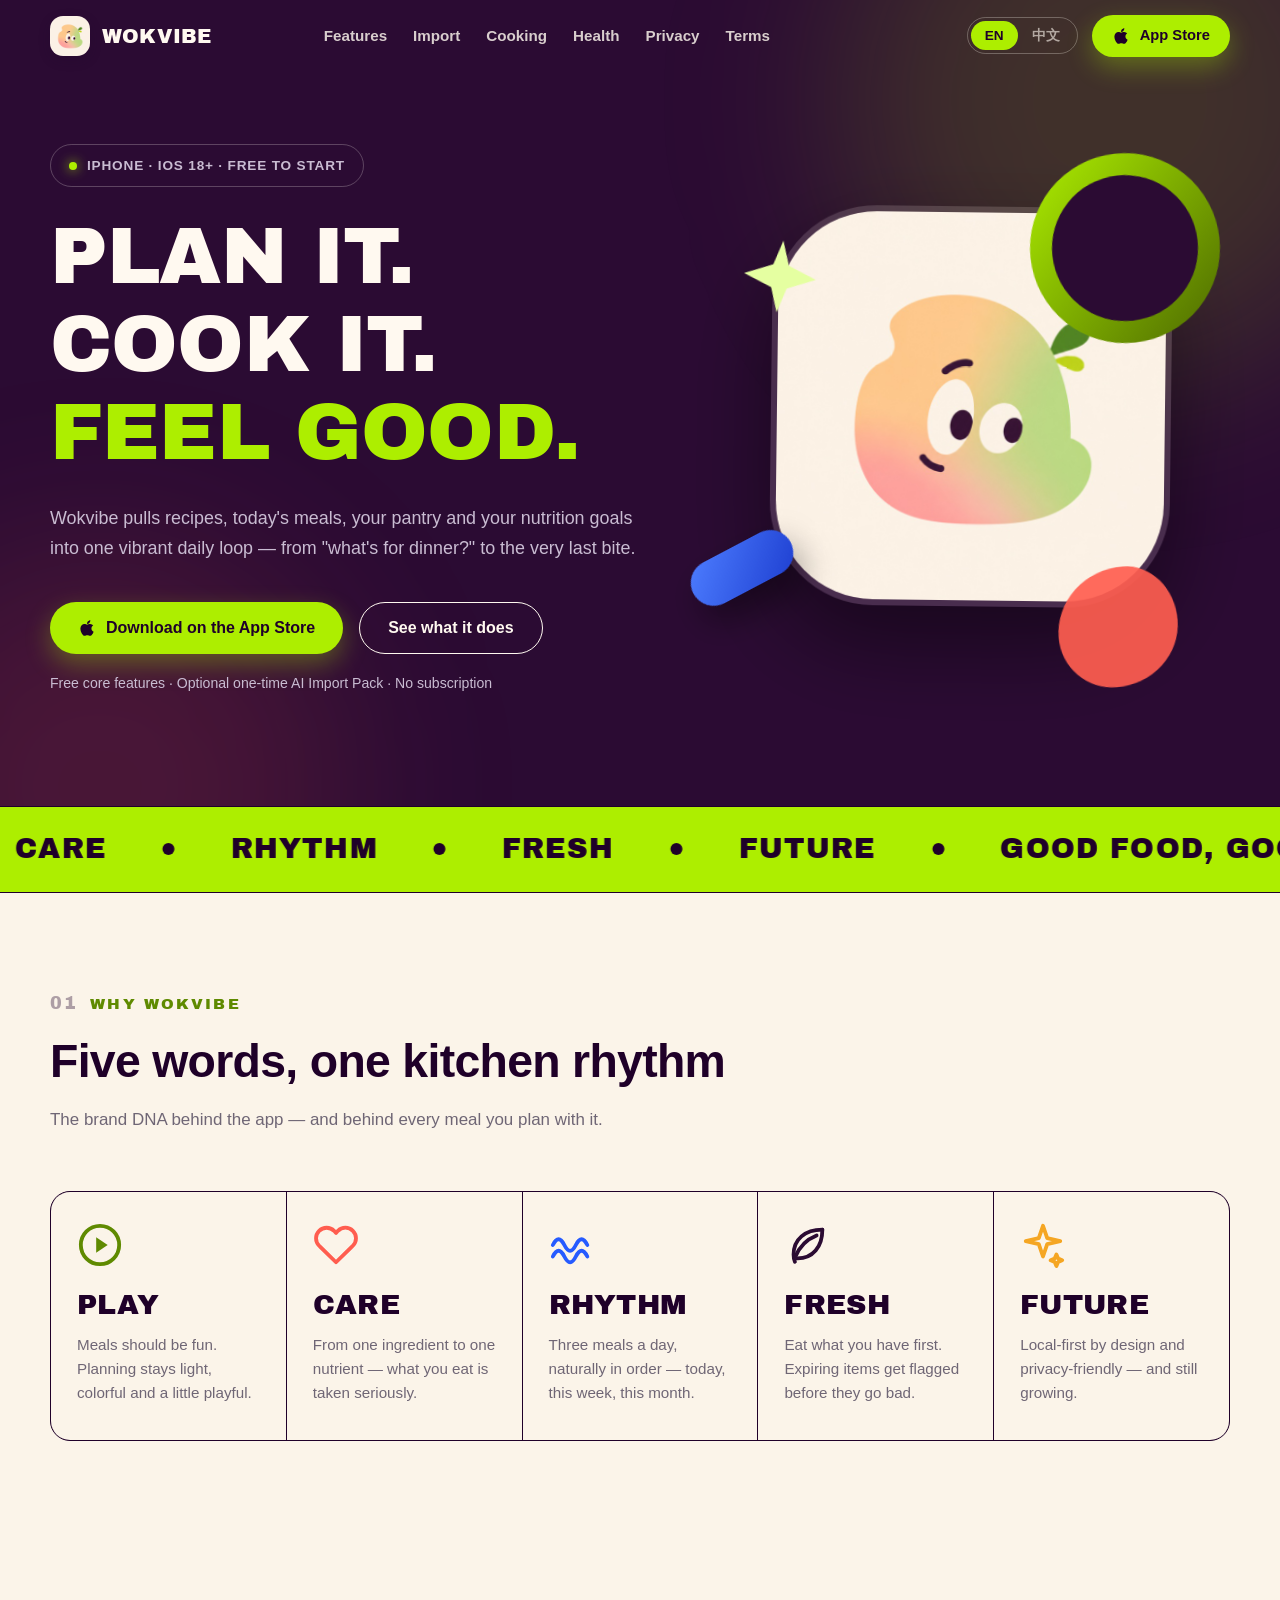
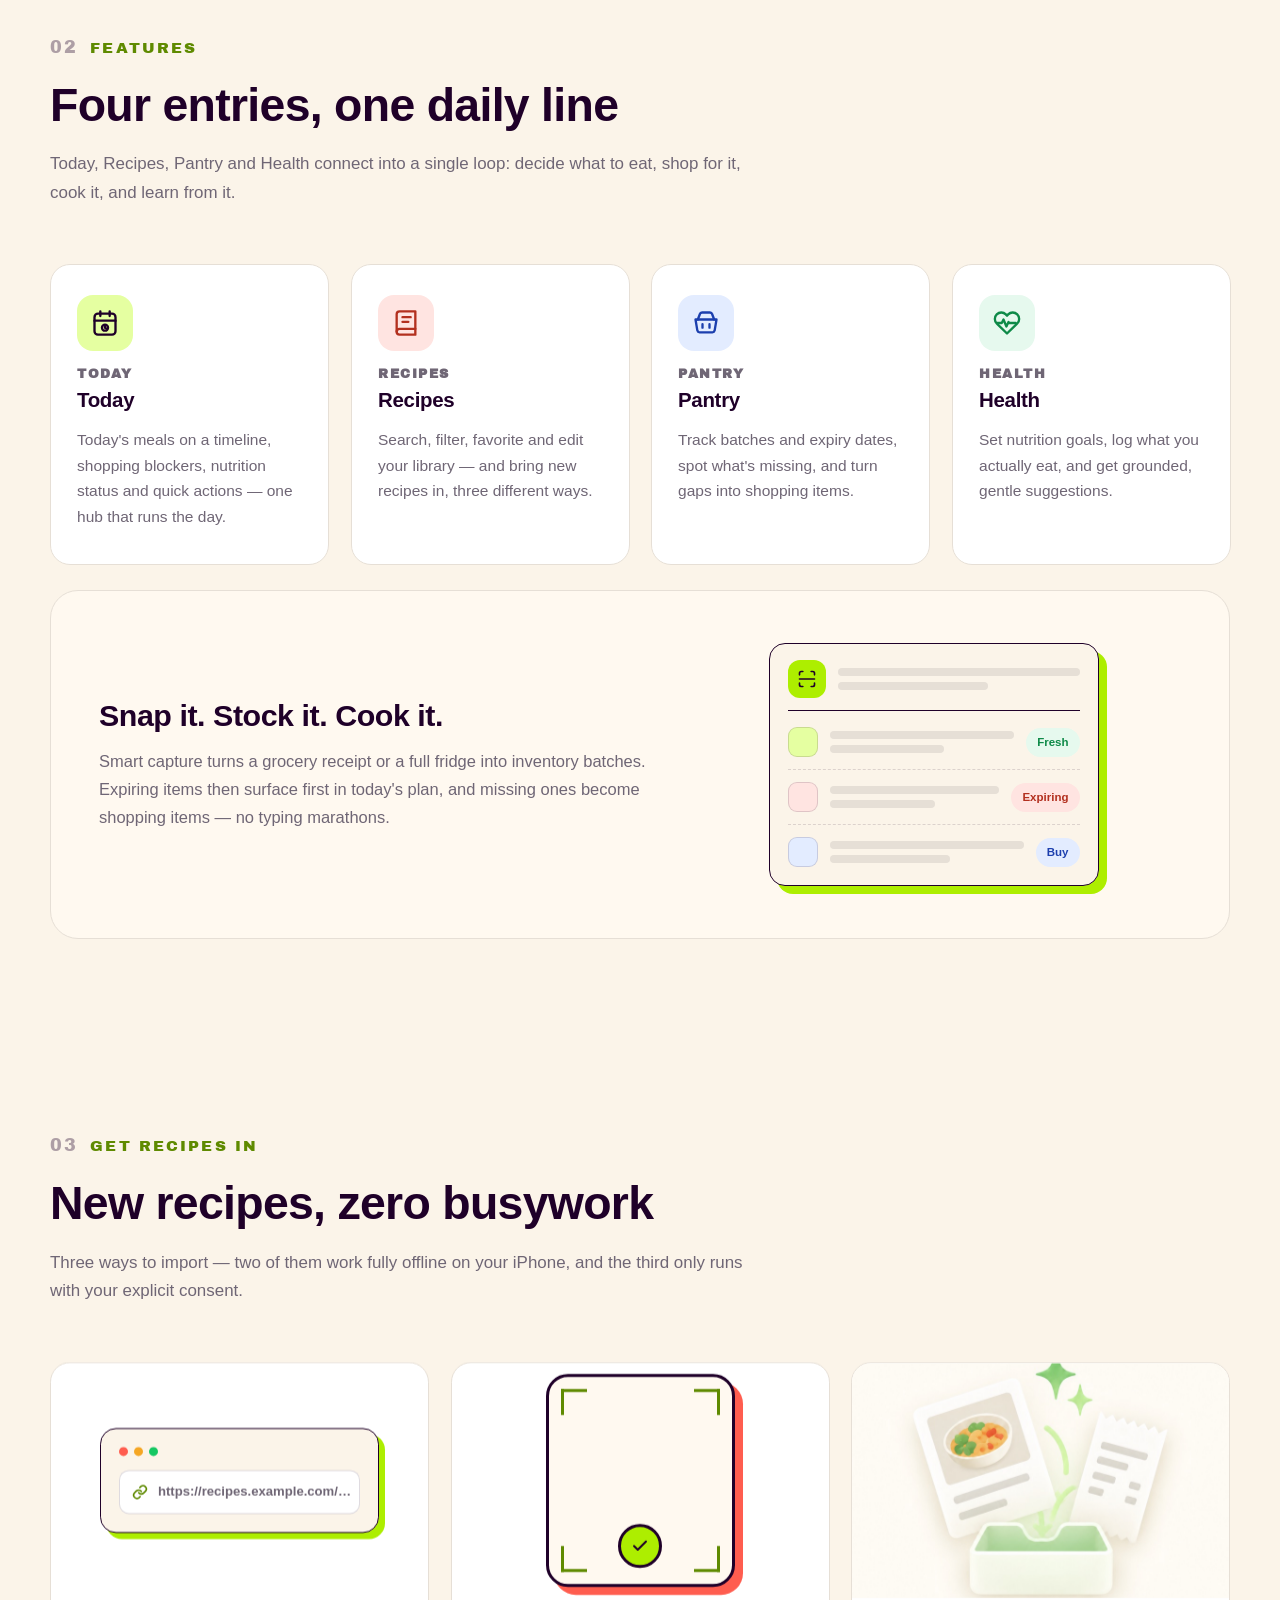
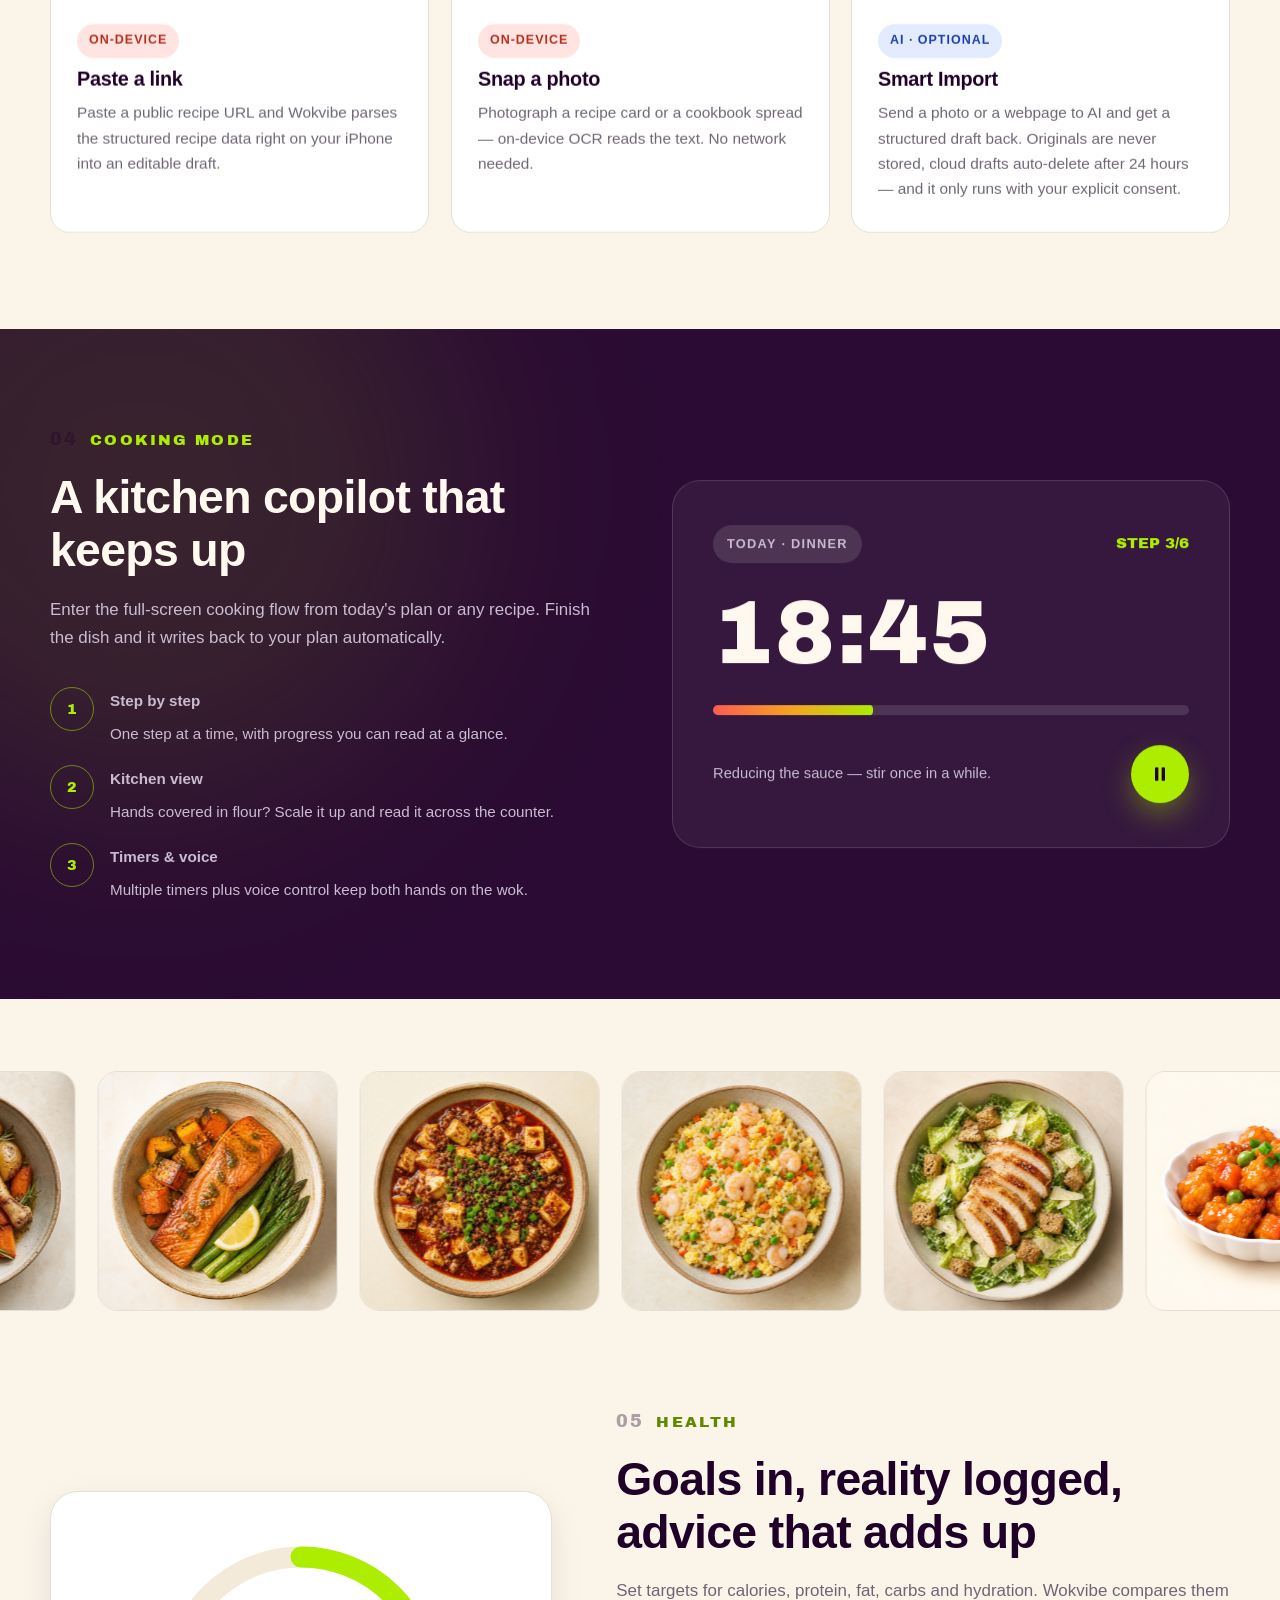
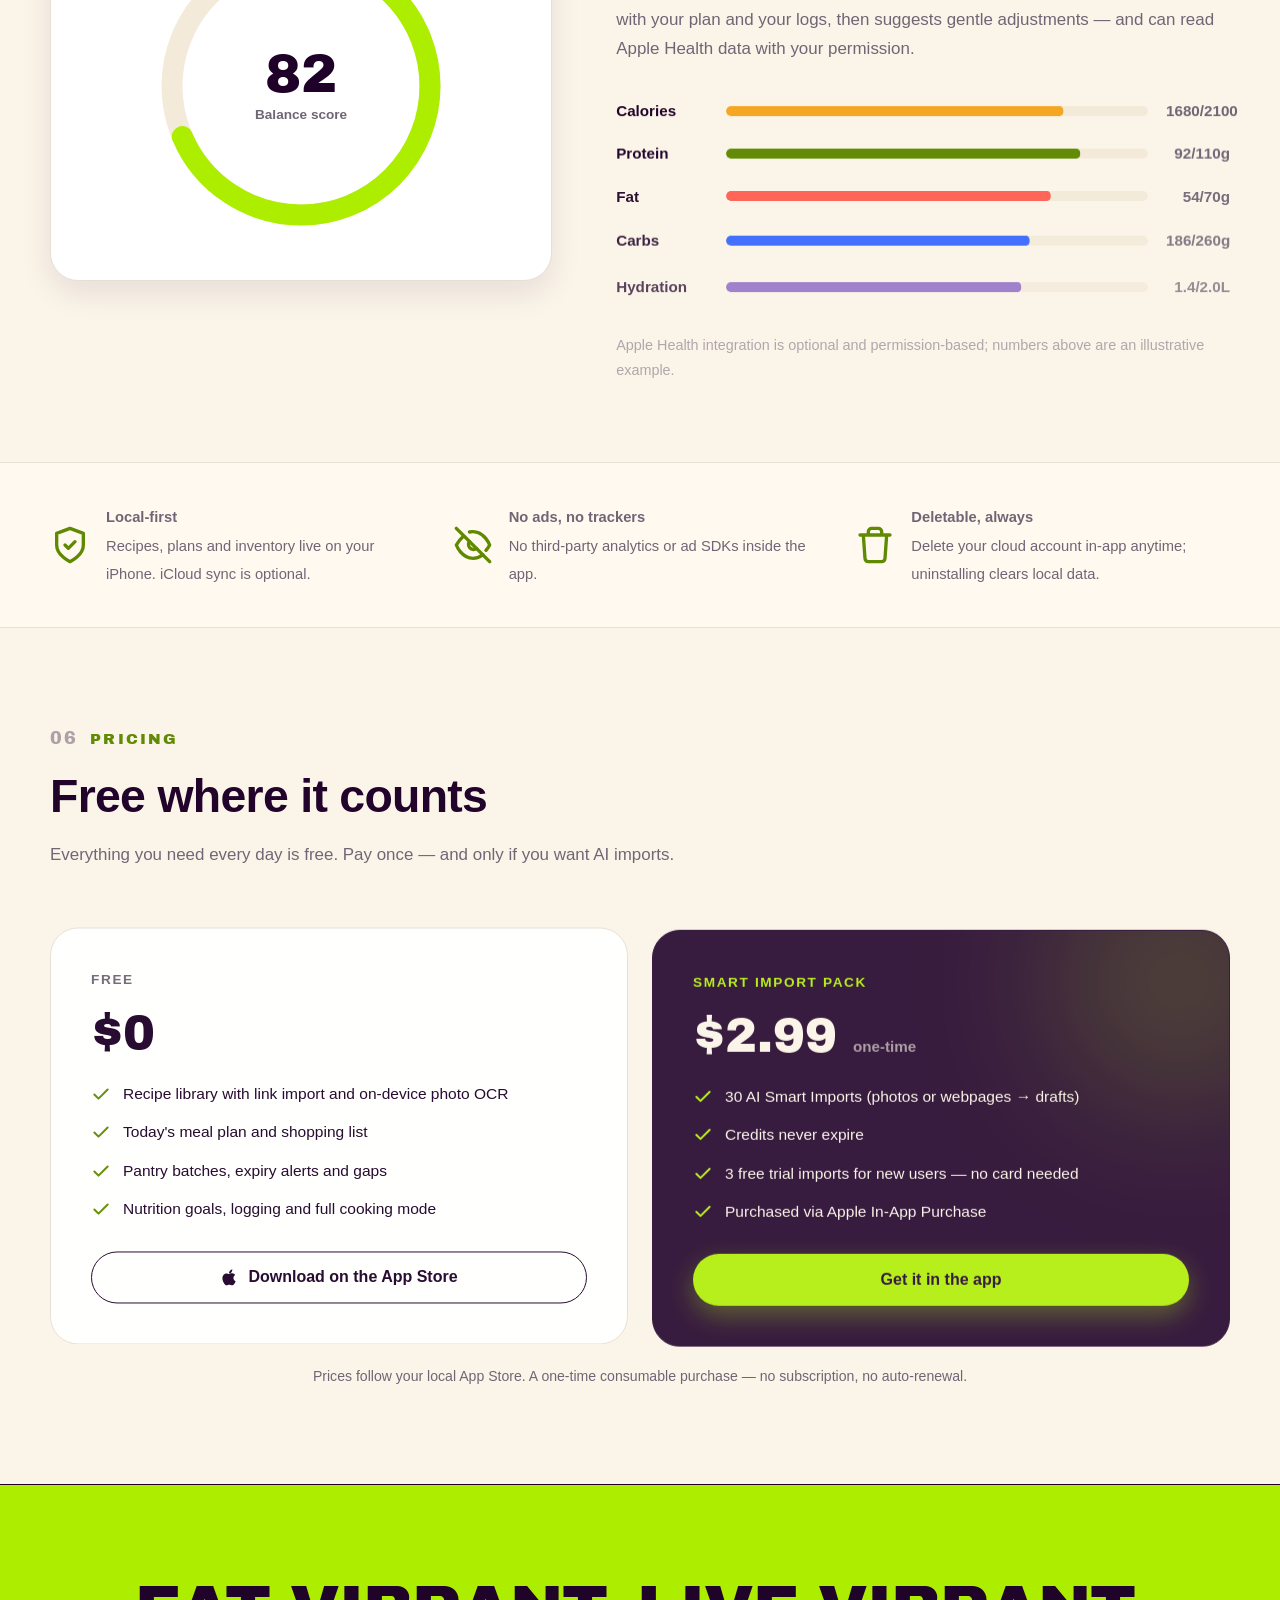
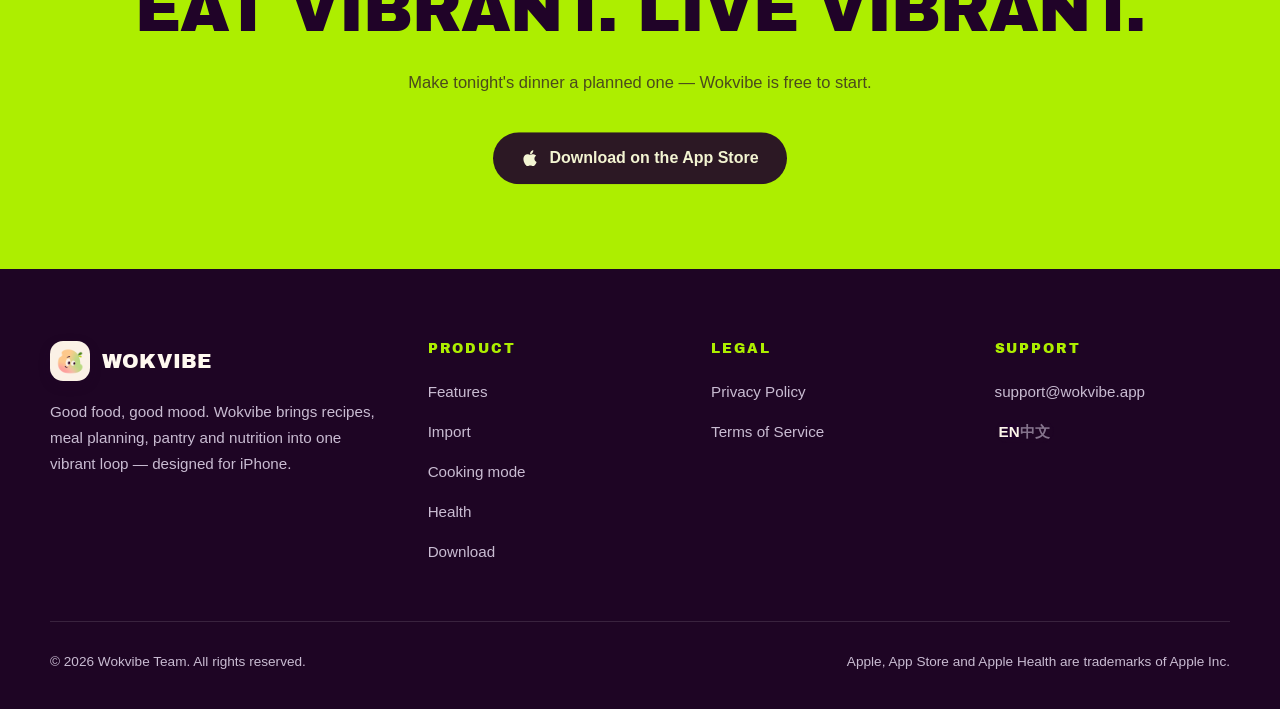
==== commit eb12303a: "Replace smart-capture raster with CSS/SVG inventory mock; bump CSS to v=5" ====
--- a/index.html
+++ b/index.html
@@ -14,7 +14,7 @@
   <meta property="og:description" content="Recipes, today's meals, pantry and nutrition — one vibrant daily loop on iPhone.">
   <meta property="og:type" content="website">
   <meta property="og:image" content="assets/img/mascot.jpg">
-  <link rel="stylesheet" href="assets/css/main.css?v=4">
+  <link rel="stylesheet" href="assets/css/main.css?v=5">
   <script>
     /* set active language before first paint to avoid a bilingual flash */
     (function () {
@@ -253,8 +253,29 @@
             </p>
           </div>
           <div class="banner-art" aria-hidden="true">
-            <i class="art-halo"></i>
-            <img class="art-capture" src="assets/img/smart-capture.png" alt="" width="600" height="600" loading="lazy">
+            <div class="mock mock-inventory">
+              <div class="inv-head">
+                <span class="inv-scan">
+                  <svg viewBox="0 0 24 24" fill="none" stroke="currentColor" stroke-width="2" stroke-linecap="round" stroke-linejoin="round"><path d="M3 7V5a2 2 0 0 1 2-2h2M17 3h2a2 2 0 0 1 2 2v2M21 17v2a2 2 0 0 1-2 2h-2M7 21H5a2 2 0 0 1-2-2v-2"/><path d="M3 12h18"/></svg>
+                </span>
+                <span class="inv-lines"><i class="inv-line"></i><i class="inv-line short"></i></span>
+              </div>
+              <div class="inv-row">
+                <span class="inv-thumb" style="background: var(--lime-soft);"></span>
+                <span class="inv-lines"><i class="inv-line"></i><i class="inv-line short"></i></span>
+                <span class="inv-chip fresh"><span class="lang-en">Fresh</span><span class="lang-zh">新鲜</span></span>
+              </div>
+              <div class="inv-row">
+                <span class="inv-thumb" style="background: #ffe4e1;"></span>
+                <span class="inv-lines"><i class="inv-line"></i><i class="inv-line short"></i></span>
+                <span class="inv-chip expiring"><span class="lang-en">Expiring</span><span class="lang-zh">临期</span></span>
+              </div>
+              <div class="inv-row">
+                <span class="inv-thumb" style="background: #e3ecff;"></span>
+                <span class="inv-lines"><i class="inv-line"></i><i class="inv-line short"></i></span>
+                <span class="inv-chip buy"><span class="lang-en">Buy</span><span class="lang-zh">待购</span></span>
+              </div>
+            </div>
           </div>
         </div>
       </div>
--- a/assets/css/main.css
+++ b/assets/css/main.css
@@ -779,30 +779,97 @@
 }
 
 .banner-art {
-  position: relative;
-  height: 320px;
-}
-
-/* brand lime halo anchoring the cut-out art */
-.banner-art .art-halo {
-  position: absolute;
-  width: 290px;
-  height: 290px;
-  border-radius: 50%;
-  background: var(--lime-soft);
-  right: 5%;
-  top: 50%;
-  translate: 0 -50%;
-}
-
-.banner-art .art-capture {
-  position: absolute;
-  z-index: 1;
-  width: min(430px, 92%);
-  right: 0;
-  bottom: -4px;
-  filter: drop-shadow(0 18px 28px rgba(31, 0, 41, 0.16));
-}
+  display: grid;
+  place-items: center;
+  padding: 8px 0;
+}
+
+/* hand-built inventory mock — matches the import-card mocks */
+.mock-inventory {
+  width: min(330px, 100%);
+  background: var(--cream);
+  border: 1.5px solid var(--ink);
+  border-radius: 16px;
+  padding: 16px 18px;
+  box-shadow: 8px 8px 0 var(--lime);
+}
+
+.mock-inventory .inv-head {
+  display: flex;
+  align-items: center;
+  gap: 12px;
+  padding-bottom: 12px;
+  margin-bottom: 4px;
+  border-bottom: 1.5px solid var(--ink);
+}
+
+.mock-inventory .inv-scan {
+  width: 38px;
+  height: 38px;
+  border-radius: 12px;
+  background: var(--lime);
+  display: grid;
+  place-items: center;
+  flex: none;
+}
+
+.mock-inventory .inv-scan svg {
+  width: 20px;
+  height: 20px;
+  color: var(--ink);
+}
+
+.mock-inventory .inv-lines {
+  flex: 1;
+  min-width: 0;
+  display: flex;
+  flex-direction: column;
+  gap: 6px;
+}
+
+.mock-inventory .inv-line {
+  display: block;
+  height: 8px;
+  border-radius: 4px;
+  background: var(--border);
+}
+
+.mock-inventory .inv-line.short {
+  width: 62%;
+}
+
+.mock-inventory .inv-row {
+  display: flex;
+  align-items: center;
+  gap: 12px;
+  padding: 12px 0;
+  border-bottom: 1px dashed var(--border-ink);
+}
+
+.mock-inventory .inv-row:last-child {
+  border-bottom: 0;
+  padding-bottom: 2px;
+}
+
+.mock-inventory .inv-thumb {
+  width: 30px;
+  height: 30px;
+  border-radius: 9px;
+  border: 1.5px solid var(--border-ink);
+  flex: none;
+}
+
+.mock-inventory .inv-chip {
+  flex: none;
+  font-size: 0.72rem;
+  font-weight: 700;
+  padding: 5px 11px;
+  border-radius: 999px;
+}
+
+.mock-inventory .inv-chip.fresh { background: #e6f9ee; color: #0e8a48; }
+.mock-inventory .inv-chip.expiring { background: #ffe4e1; color: #b3301f; }
+.mock-inventory .inv-chip.buy { background: #e3ecff; color: #1c3fae; }
 
 /* import cards */
 .import-grid {
@@ -1652,7 +1719,6 @@
   .banner,
   .pricing-grid { grid-template-columns: 1fr; }
   .banner { padding: 32px 28px; }
-  .banner-art { height: 260px; }
   .import-grid { grid-template-columns: 1fr; }
   .trust-inner { grid-template-columns: 1fr; gap: 20px; }
   .section { padding: 72px 0; }
